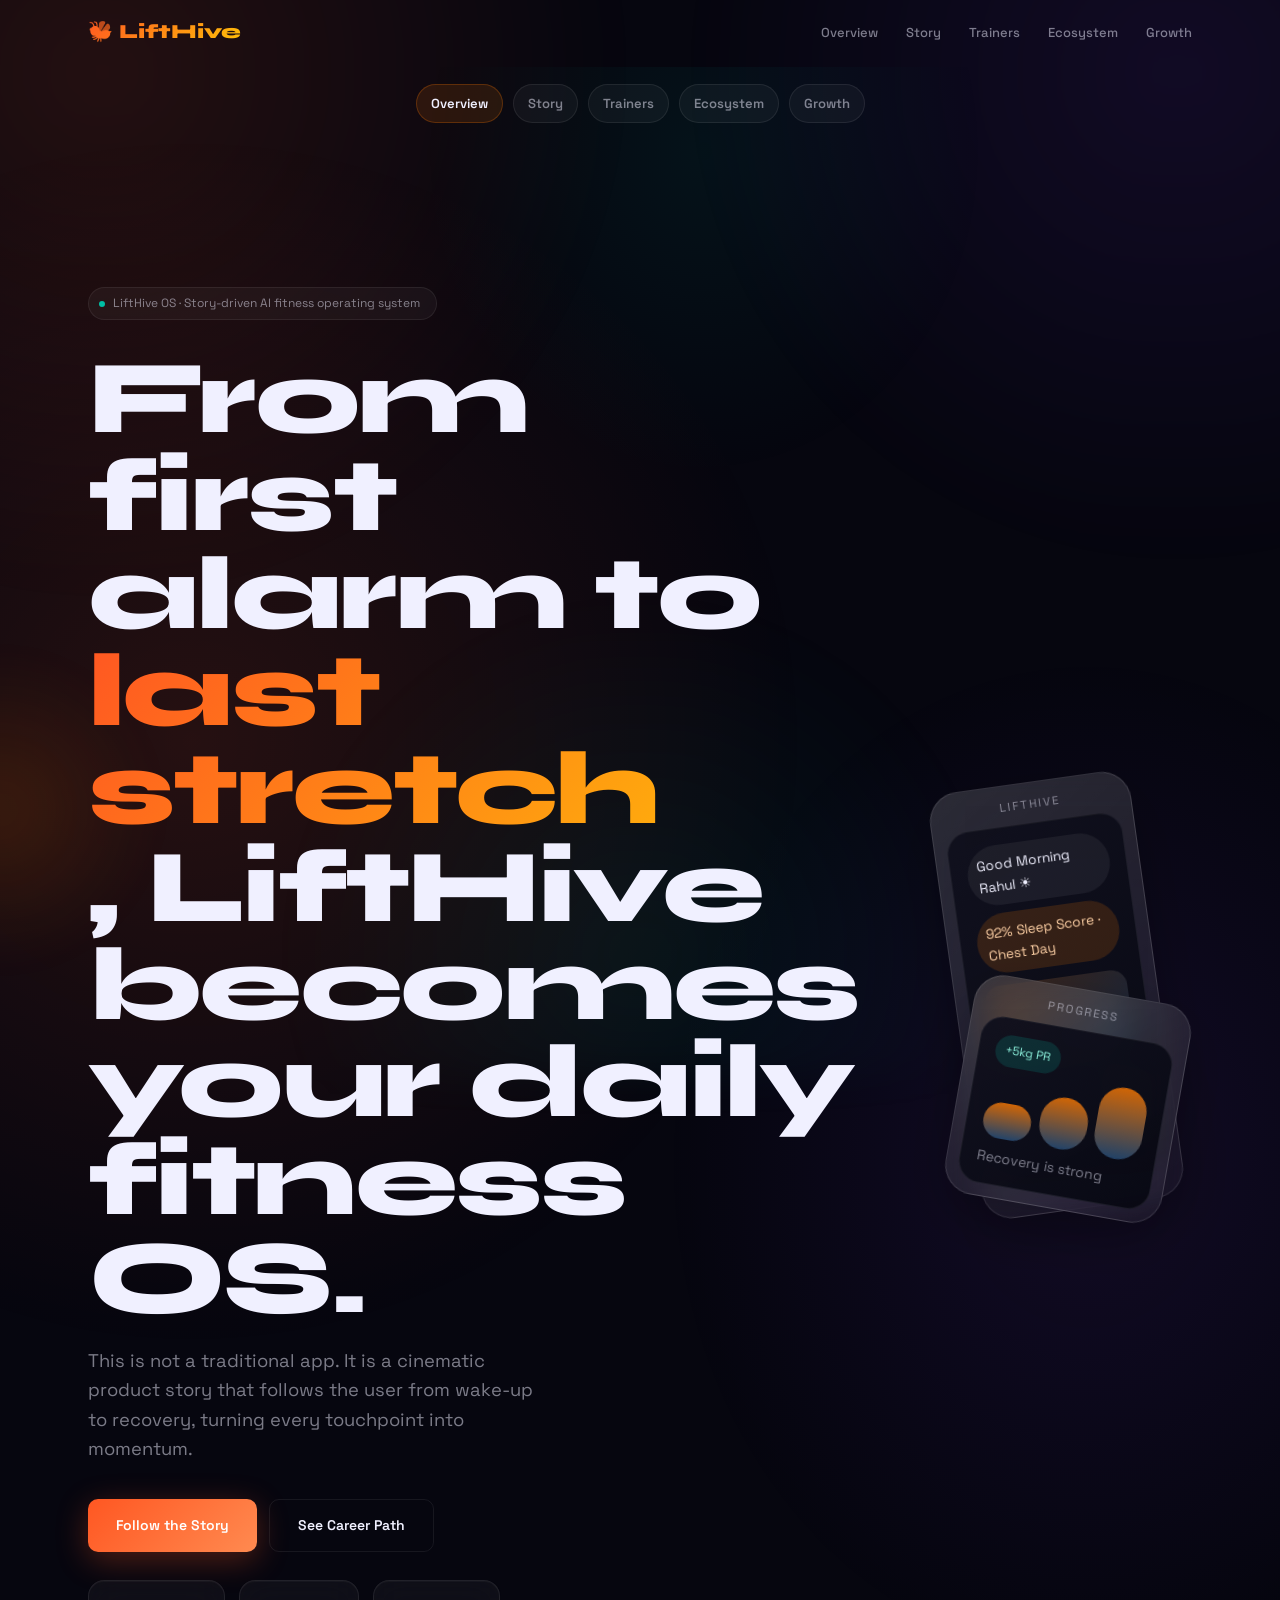
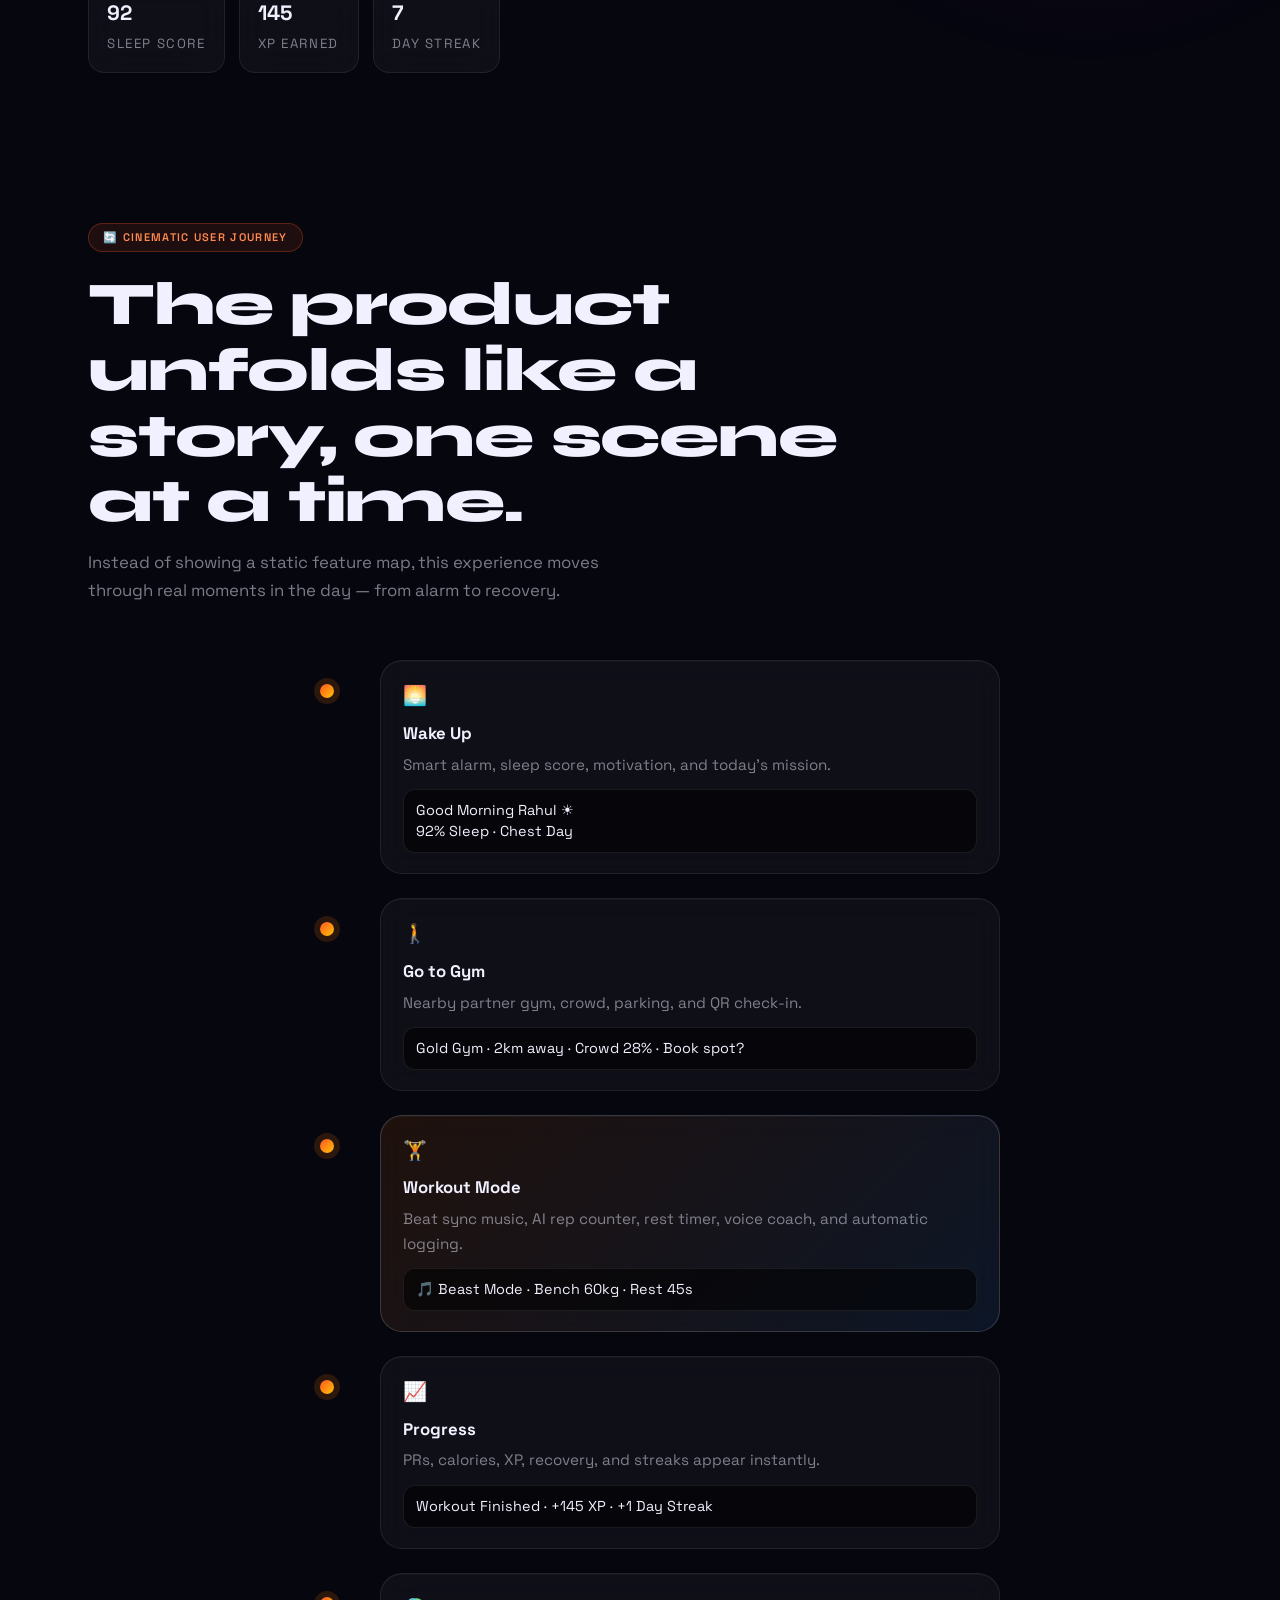
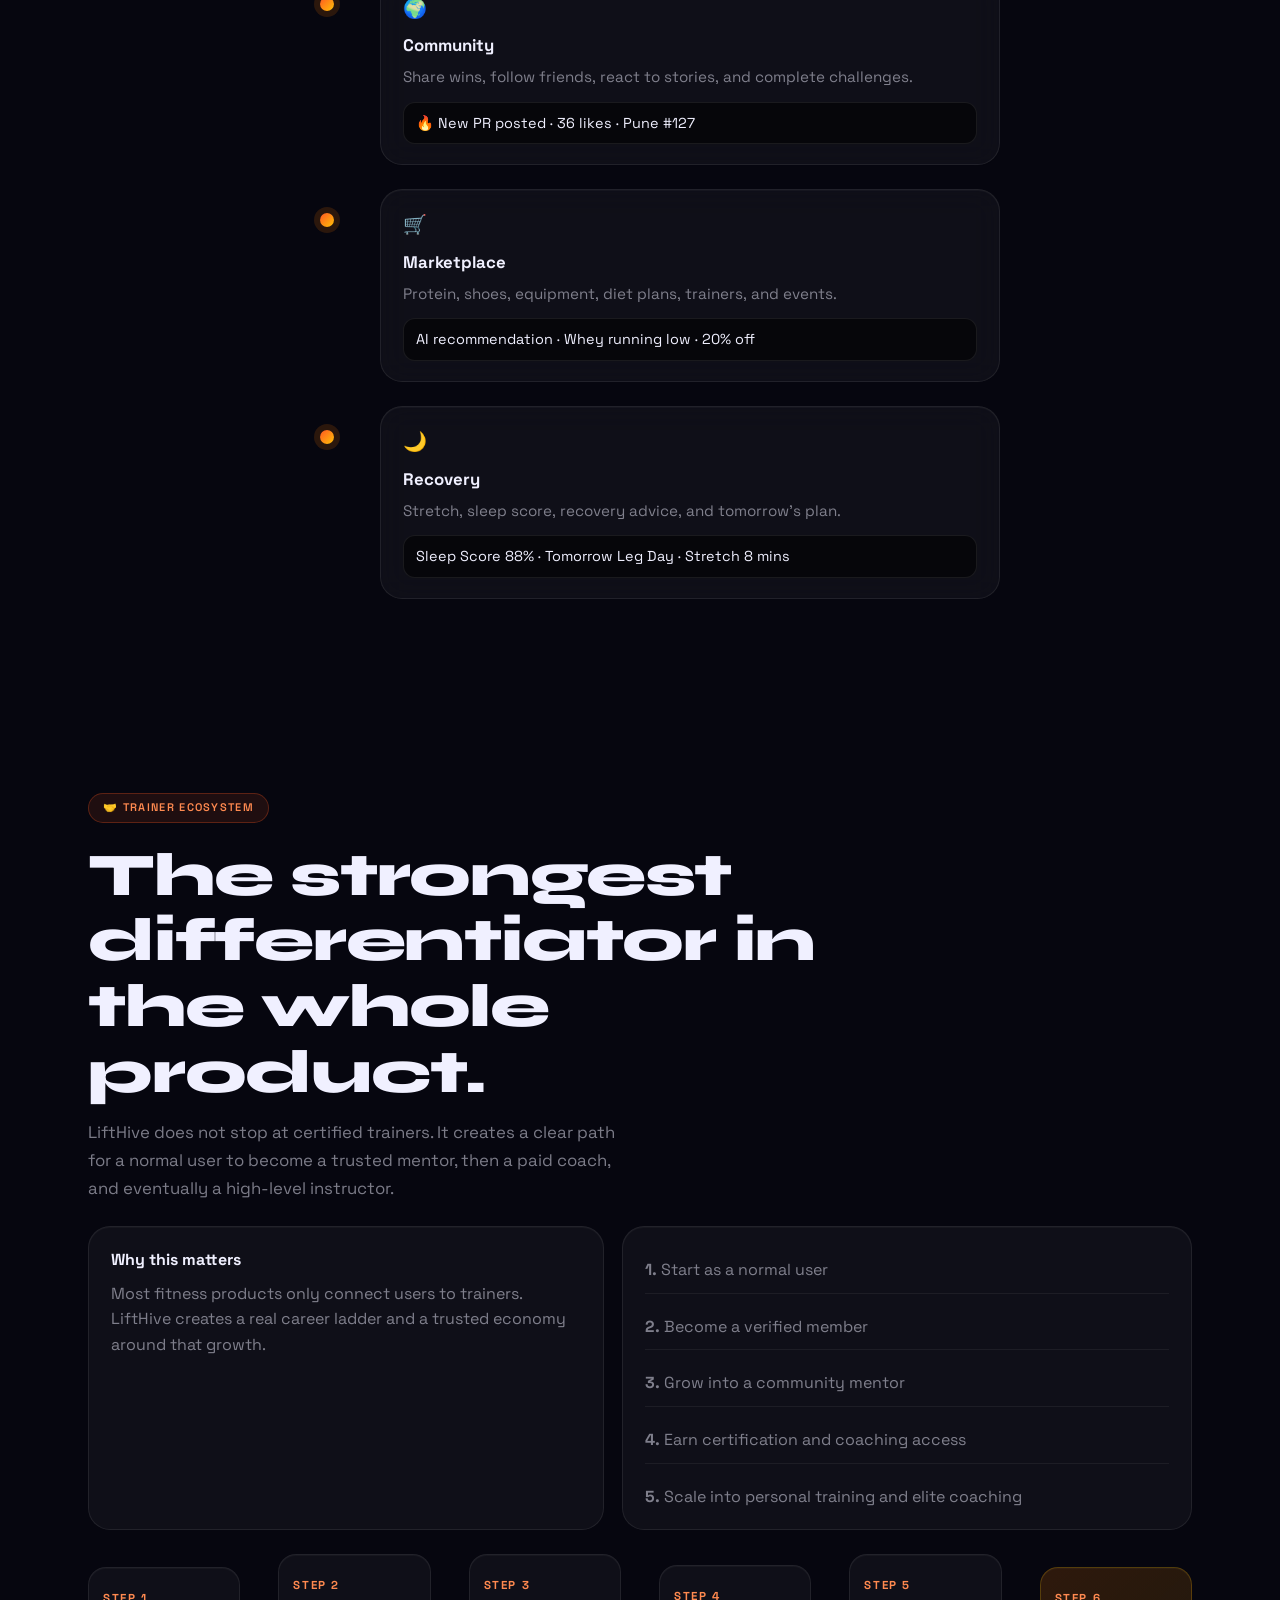
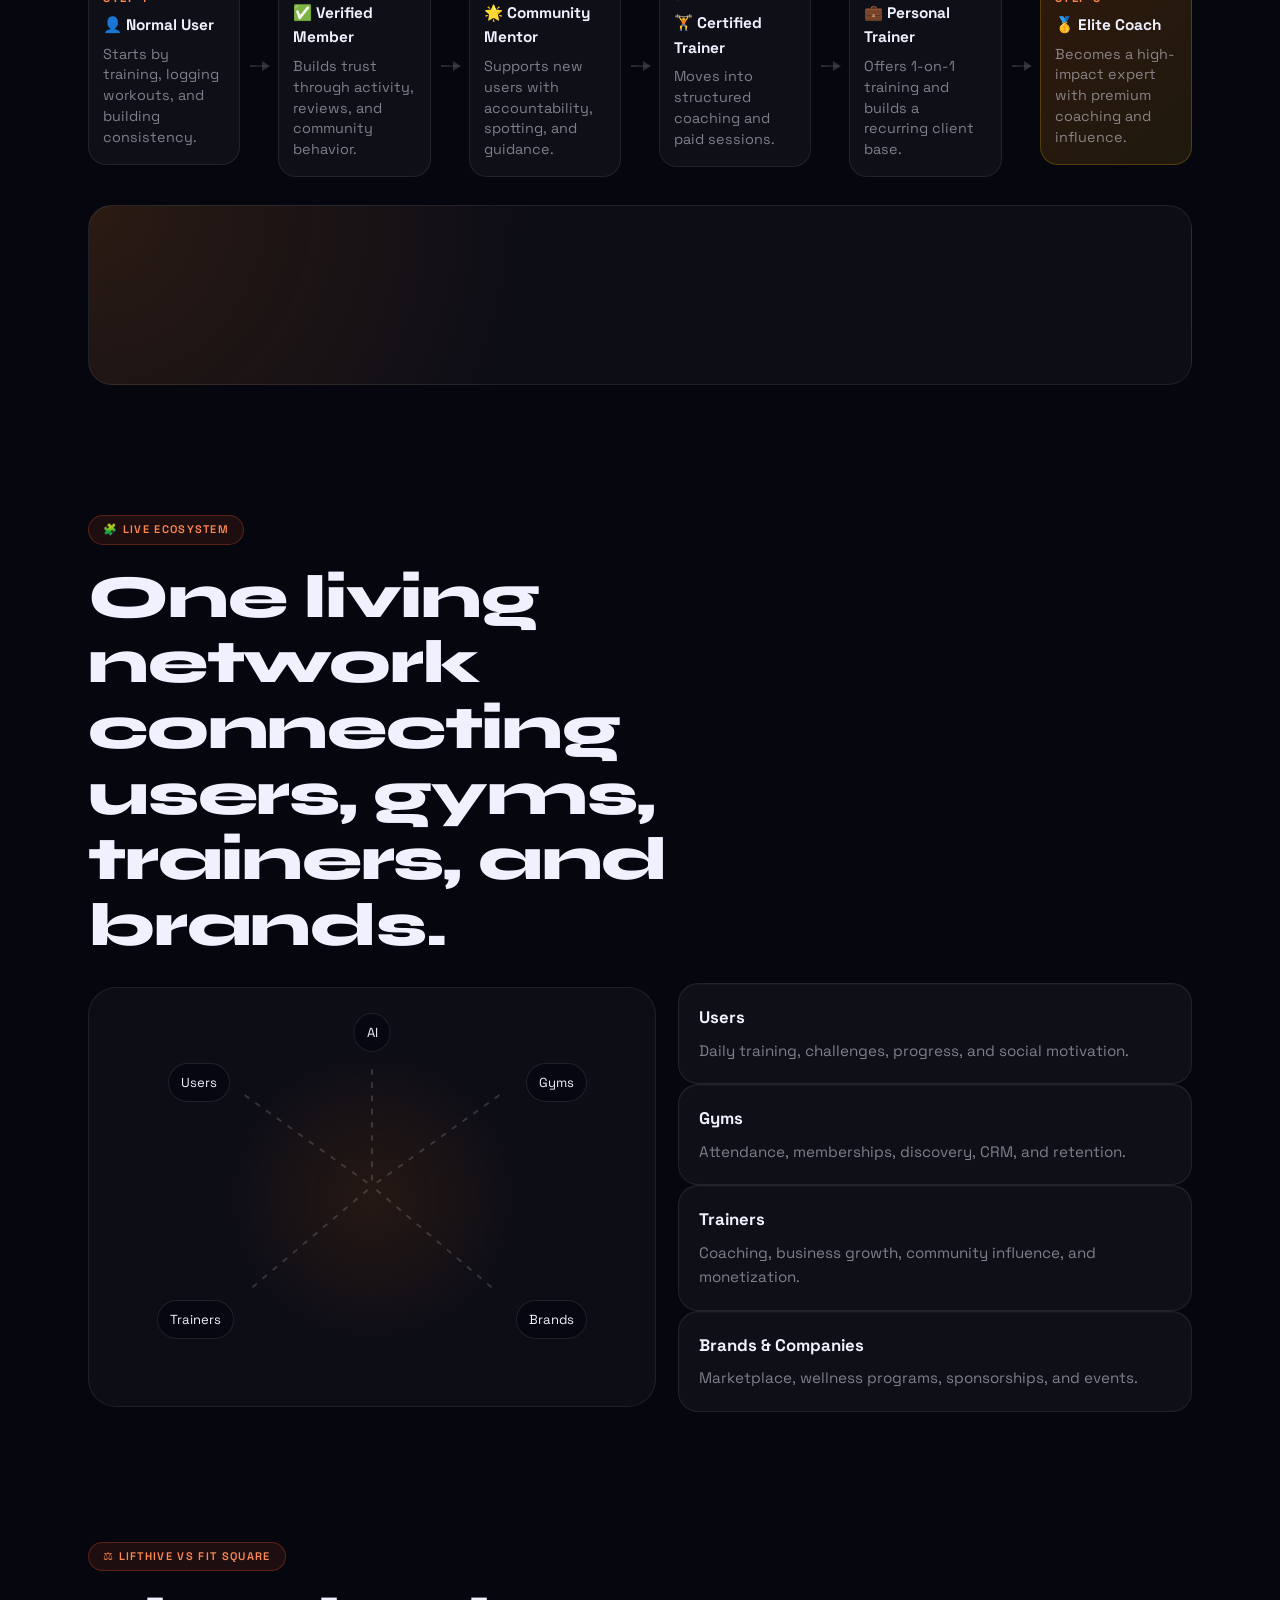
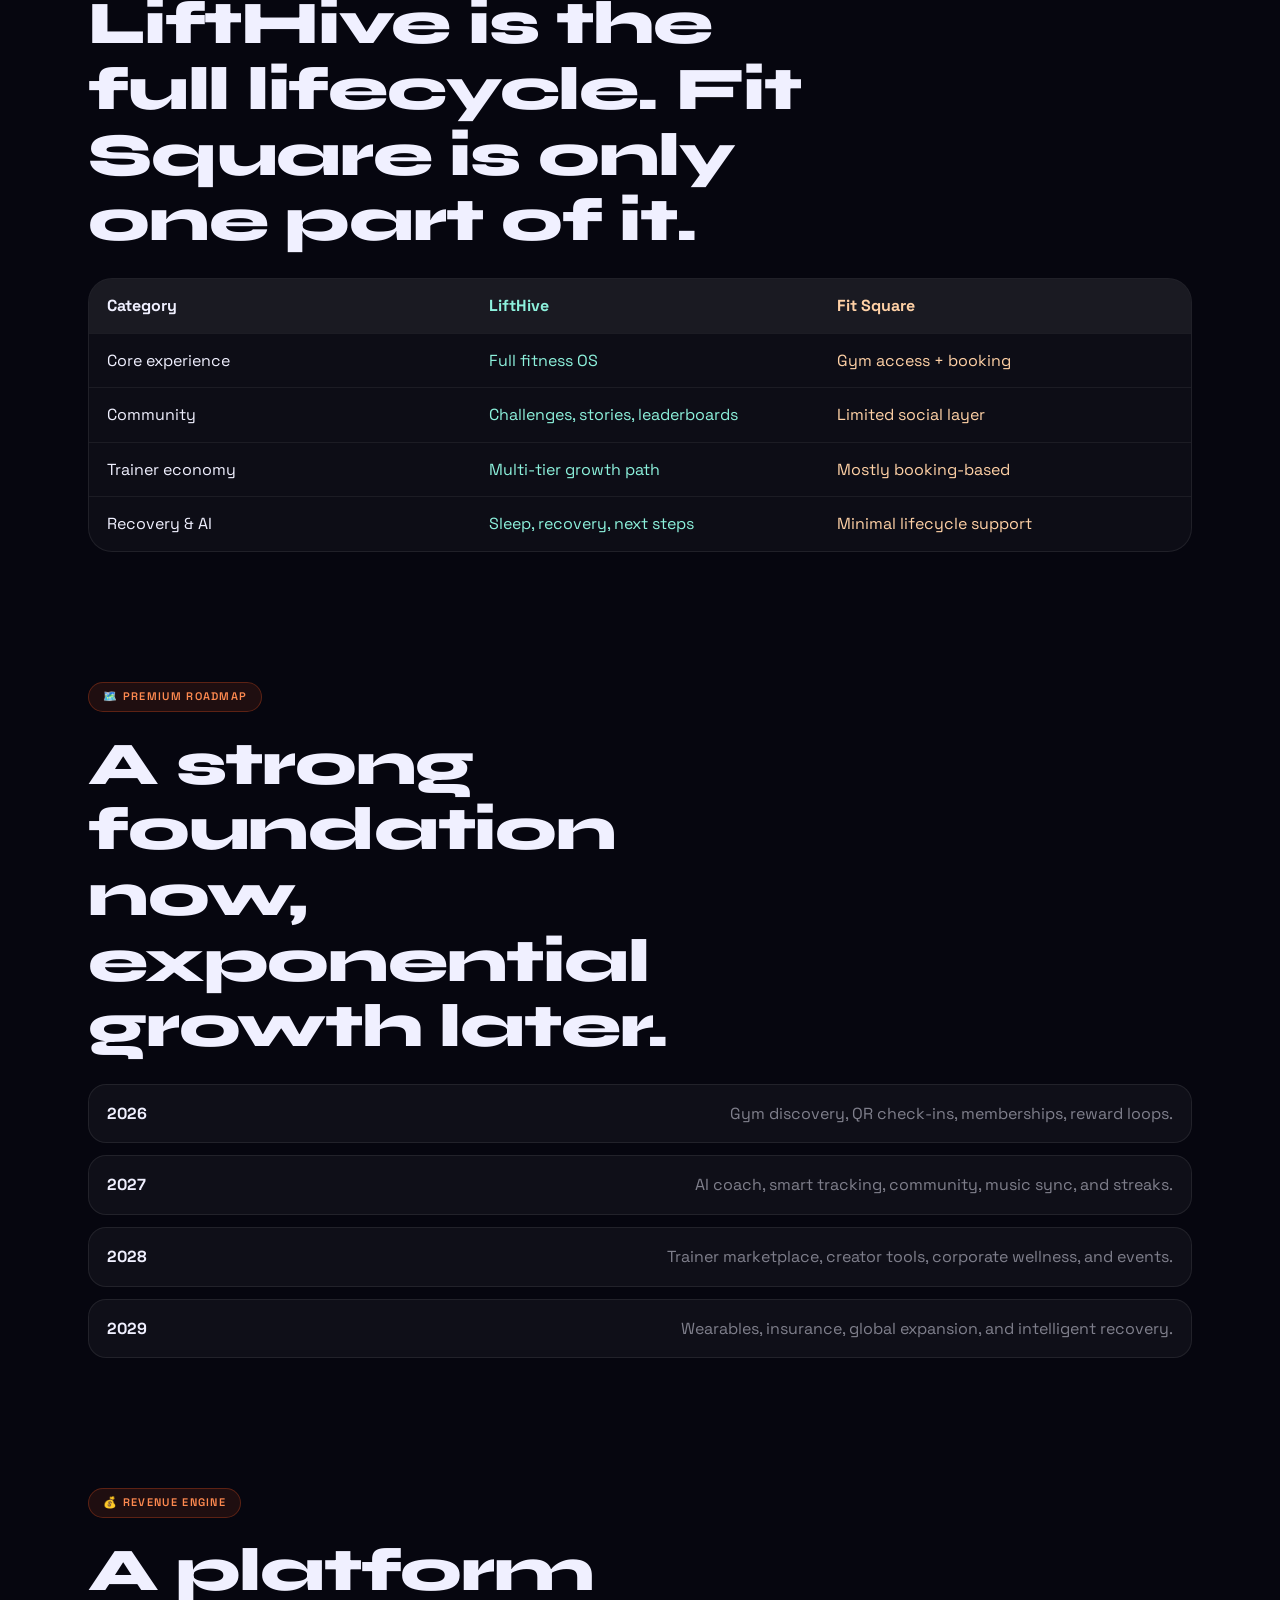
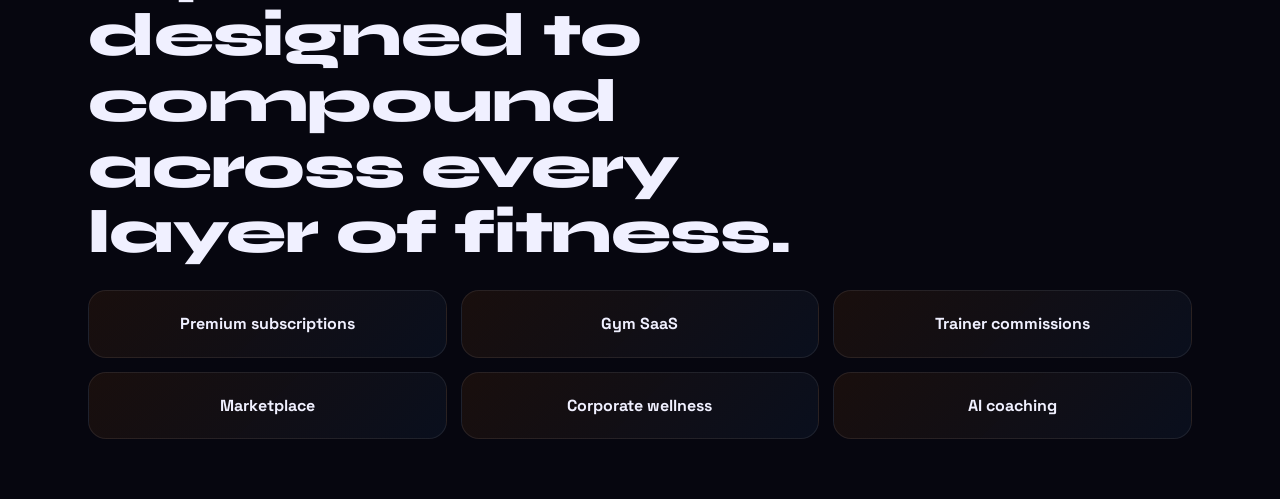
==== operating-system.html @ 5d47cab1 "skeleton ideas" ====
<!DOCTYPE html>
<html lang="en">
<head>
  <meta charset="UTF-8" />
  <meta name="viewport" content="width=device-width, initial-scale=1.0" />
  <title>LiftHive OS — The AI Operating System for Fitness</title>
  <link rel="preconnect" href="https://fonts.googleapis.com" />
  <link href="https://fonts.googleapis.com/css2?family=Syne:wght@400;600;700;800&family=Space+Grotesk:wght@300;400;500;600;700&display=swap" rel="stylesheet" />
  <link rel="stylesheet" href="styles.css" />
</head>
<body>
  <div class="nav-shell" id="ns">
    <nav>
      <a class="nav-logo" href="index.html">🐝 LiftHive</a>
      <button class="nav-toggle" aria-label="Toggle navigation" aria-expanded="false">
        <span></span><span></span><span></span>
      </button>
      <ul class="nav-links">
        <li><a href="#hero">Overview</a></li>
        <li><a href="#journey">Story</a></li>
        <li><a href="#trainer">Trainers</a></li>
        <li><a href="#ecosystem">Ecosystem</a></li>
        <li><a href="#growth">Growth</a></li>
      </ul>
    </nav>
  </div>

  <div class="section-tabs">
    <a href="#hero" class="section-tab active">Overview</a>
    <a href="#journey" class="section-tab">Story</a>
    <a href="#trainer" class="section-tab">Trainers</a>
    <a href="#ecosystem" class="section-tab">Ecosystem</a>
    <a href="#growth" class="section-tab">Growth</a>
  </div>

  <main>
    <section class="hero os-hero" id="hero">
      <div class="cursor-glow"></div>
      <div class="hero-bg"></div>
      <div class="hero-inner os-hero-inner">
        <div class="hero-left">
          <div class="hero-badge"><span class="blink"></span> LiftHive OS · Story-driven AI fitness operating system</div>
          <h1 class="hero-title">From first alarm to <span class="accent">last stretch</span>, LiftHive becomes your daily fitness OS.</h1>
          <p class="hero-tagline">
            This is not a traditional app. It is a cinematic product story that follows the user from wake-up to recovery, turning every touchpoint into momentum.
          </p>
          <div class="btn-row">
            <a href="#journey" class="btn-p">Follow the Story</a>
            <a href="#trainer" class="btn-g">See Career Path</a>
          </div>
          <div class="hero-stats">
            <div class="stat-card">
              <strong class="counter" data-target="92">0</strong>
              <span>Sleep score</span>
            </div>
            <div class="stat-card">
              <strong class="counter" data-target="145">0</strong>
              <span>XP earned</span>
            </div>
            <div class="stat-card">
              <strong class="counter" data-target="7">0</strong>
              <span>day streak</span>
            </div>
          </div>
        </div>

        <div class="hero-right">
          <div class="floating-phones">
            <div class="phone-shell phone-main">
              <div class="phone-top">LiftHive</div>
              <div class="phone-screen">
                <div class="phone-pill">Good Morning Rahul ☀️</div>
                <div class="phone-pill alt">92% Sleep Score · Chest Day</div>
                <div class="phone-graph"></div>
                <div class="phone-row"><span>Bench</span><strong>60kg</strong></div>
                <div class="phone-row"><span>Rest</span><strong>45s</strong></div>
              </div>
            </div>
            <div class="phone-shell phone-side">
              <div class="phone-top">Progress</div>
              <div class="phone-screen compact">
                <div class="mini-badge">+5kg PR</div>
                <div class="mini-bars"><span></span><span></span><span></span></div>
                <div class="mini-copy">Recovery is strong</div>
              </div>
            </div>
          </div>
        </div>
      </div>
    </section>

    <section id="journey" class="container stacked-section story-section">
      <div class="section-heading reveal">
        <div class="tag">🔄 Cinematic User Journey</div>
        <h2 class="h1">The product unfolds like a story, one scene at a time.</h2>
        <p class="sub">Instead of showing a static feature map, this experience moves through real moments in the day — from alarm to recovery.</p>
      </div>
      <div class="story-shell reveal">
        <div class="story-visual">
          <svg class="journey-svg" viewBox="0 0 420 1800" aria-hidden="true">
            <path d="M210 40 C210 220, 210 320, 210 470 S210 760, 210 940 S210 1250, 210 1420 S210 1620, 210 1720" />
          </svg>
          <div class="story-step story-step--active">
            <div class="story-card">
              <div class="story-icon">🌅</div>
              <h3>Wake Up</h3>
              <p>Smart alarm, sleep score, motivation, and today's mission.</p>
              <div class="phone-mockup">Good Morning Rahul ☀️<br/>92% Sleep · Chest Day</div>
            </div>
          </div>
          <div class="story-step">
            <div class="story-card">
              <div class="story-icon">🚶</div>
              <h3>Go to Gym</h3>
              <p>Nearby partner gym, crowd, parking, and QR check-in.</p>
              <div class="phone-mockup">Gold Gym · 2km away · Crowd 28% · Book spot?</div>
            </div>
          </div>
          <div class="story-step">
            <div class="story-card story-card--highlight">
              <div class="story-icon">🏋</div>
              <h3>Workout Mode</h3>
              <p>Beat sync music, AI rep counter, rest timer, voice coach, and automatic logging.</p>
              <div class="phone-mockup">🎵 Beast Mode · Bench 60kg · Rest 45s</div>
            </div>
          </div>
          <div class="story-step">
            <div class="story-card">
              <div class="story-icon">📈</div>
              <h3>Progress</h3>
              <p>PRs, calories, XP, recovery, and streaks appear instantly.</p>
              <div class="phone-mockup">Workout Finished · +145 XP · +1 Day Streak</div>
            </div>
          </div>
          <div class="story-step">
            <div class="story-card">
              <div class="story-icon">🌍</div>
              <h3>Community</h3>
              <p>Share wins, follow friends, react to stories, and complete challenges.</p>
              <div class="phone-mockup">🔥 New PR posted · 36 likes · Pune #127</div>
            </div>
          </div>
          <div class="story-step">
            <div class="story-card">
              <div class="story-icon">🛒</div>
              <h3>Marketplace</h3>
              <p>Protein, shoes, equipment, diet plans, trainers, and events.</p>
              <div class="phone-mockup">AI recommendation · Whey running low · 20% off</div>
            </div>
          </div>
          <div class="story-step">
            <div class="story-card">
              <div class="story-icon">🌙</div>
              <h3>Recovery</h3>
              <p>Stretch, sleep score, recovery advice, and tomorrow's plan.</p>
              <div class="phone-mockup">Sleep Score 88% · Tomorrow Leg Day · Stretch 8 mins</div>
            </div>
          </div>
        </div>
      </div>
    </section>

    <section id="trainer" class="container stacked-section">
      <div class="section-heading reveal">
        <div class="tag">🤝 Trainer Ecosystem</div>
        <h2 class="h1">The strongest differentiator in the whole product.</h2>
        <p class="sub">LiftHive does not stop at certified trainers. It creates a clear path for a normal user to become a trusted mentor, then a paid coach, and eventually a high-level instructor.</p>
      </div>
      <div class="trainer-grid reveal">
        <div class="trainer-story-card">
          <h3>Why this matters</h3>
          <p>Most fitness products only connect users to trainers. LiftHive creates a real career ladder and a trusted economy around that growth.</p>
        </div>
        <div class="trainer-steps">
          <div class="trainer-step"><strong>1.</strong> Start as a normal user</div>
          <div class="trainer-step"><strong>2.</strong> Become a verified member</div>
          <div class="trainer-step"><strong>3.</strong> Grow into a community mentor</div>
          <div class="trainer-step"><strong>4.</strong> Earn certification and coaching access</div>
          <div class="trainer-step"><strong>5.</strong> Scale into personal training and elite coaching</div>
        </div>
      </div>
      <div class="trainer-flow reveal">
        <div class="trainer-flow-step">
          <span class="trainer-flow-label">Step 1</span>
          <strong>👤 Normal User</strong>
          <p>Starts by training, logging workouts, and building consistency.</p>
        </div>
        <div class="trainer-flow-arrow"></div>
        <div class="trainer-flow-step">
          <span class="trainer-flow-label">Step 2</span>
          <strong>✅ Verified Member</strong>
          <p>Builds trust through activity, reviews, and community behavior.</p>
        </div>
        <div class="trainer-flow-arrow"></div>
        <div class="trainer-flow-step">
          <span class="trainer-flow-label">Step 3</span>
          <strong>🌟 Community Mentor</strong>
          <p>Supports new users with accountability, spotting, and guidance.</p>
        </div>
        <div class="trainer-flow-arrow"></div>
        <div class="trainer-flow-step">
          <span class="trainer-flow-label">Step 4</span>
          <strong>🏋 Certified Trainer</strong>
          <p>Moves into structured coaching and paid sessions.</p>
        </div>
        <div class="trainer-flow-arrow"></div>
        <div class="trainer-flow-step">
          <span class="trainer-flow-label">Step 5</span>
          <strong>💼 Personal Trainer</strong>
          <p>Offers 1-on-1 training and builds a recurring client base.</p>
        </div>
        <div class="trainer-flow-arrow"></div>
        <div class="trainer-flow-step trainer-flow-step--elite">
          <span class="trainer-flow-label">Step 6</span>
          <strong>🥇 Elite Coach</strong>
          <p>Becomes a high-impact expert with premium coaching and influence.</p>
        </div>
      </div>
      <div class="lottie-wrap reveal" id="lottiePulse"></div>
    </section>

    <section id="ecosystem" class="container stacked-section">
      <div class="section-heading reveal">
        <div class="tag">🧩 Live Ecosystem</div>
        <h2 class="h1">One living network connecting users, gyms, trainers, and brands.</h2>
      </div>
      <div class="ecosystem-grid reveal">
        <div class="ecosystem-visual">
          <svg viewBox="0 0 600 420" class="network-svg" aria-hidden="true">
            <line class="network-link" x1="300" y1="210" x2="160" y2="110" />
            <line class="network-link" x1="300" y1="210" x2="440" y2="110" />
            <line class="network-link" x1="300" y1="210" x2="170" y2="320" />
            <line class="network-link" x1="300" y1="210" x2="430" y2="320" />
            <line class="network-link" x1="300" y1="210" x2="300" y2="80" />
            <circle class="network-node network-node--center" cx="300" cy="210" r="44"></circle>
            <circle class="network-node" cx="160" cy="110" r="24"></circle>
            <circle class="network-node" cx="440" cy="110" r="24"></circle>
            <circle class="network-node" cx="170" cy="320" r="24"></circle>
            <circle class="network-node" cx="430" cy="320" r="24"></circle>
            <circle class="network-node" cx="300" cy="80" r="24"></circle>
          </svg>
          <div class="network-label network-label--users">Users</div>
          <div class="network-label network-label--gyms">Gyms</div>
          <div class="network-label network-label--trainers">Trainers</div>
          <div class="network-label network-label--brands">Brands</div>
          <div class="network-label network-label--ai">AI</div>
        </div>
        <div class="ecosystem-copy">
          <div class="arch-card">
            <h3>Users</h3>
            <p>Daily training, challenges, progress, and social motivation.</p>
          </div>
          <div class="arch-card">
            <h3>Gyms</h3>
            <p>Attendance, memberships, discovery, CRM, and retention.</p>
          </div>
          <div class="arch-card">
            <h3>Trainers</h3>
            <p>Coaching, business growth, community influence, and monetization.</p>
          </div>
          <div class="arch-card">
            <h3>Brands & Companies</h3>
            <p>Marketplace, wellness programs, sponsorships, and events.</p>
          </div>
        </div>
      </div>
    </section>

    <section class="container stacked-section">
      <div class="section-heading reveal">
        <div class="tag">⚖️ LiftHive vs Fit Square</div>
        <h2 class="h1">LiftHive is the full lifecycle. Fit Square is only one part of it.</h2>
      </div>
      <div class="comparison reveal">
        <div class="comparison-row comparison-head">
          <div>Category</div>
          <div>LiftHive</div>
          <div>Fit Square</div>
        </div>
        <div class="comparison-row">
          <div>Core experience</div>
          <div>Full fitness OS</div>
          <div>Gym access + booking</div>
        </div>
        <div class="comparison-row">
          <div>Community</div>
          <div>Challenges, stories, leaderboards</div>
          <div>Limited social layer</div>
        </div>
        <div class="comparison-row">
          <div>Trainer economy</div>
          <div>Multi-tier growth path</div>
          <div>Mostly booking-based</div>
        </div>
        <div class="comparison-row">
          <div>Recovery & AI</div>
          <div>Sleep, recovery, next steps</div>
          <div>Minimal lifecycle support</div>
        </div>
      </div>
    </section>

    <section id="growth" class="container stacked-section">
      <div class="section-heading reveal">
        <div class="tag">🗺️ Premium Roadmap</div>
        <h2 class="h1">A strong foundation now, exponential growth later.</h2>
      </div>
      <div class="roadmap-flow reveal">
        <div class="roadmap-item"><strong>2026</strong><span>Gym discovery, QR check-ins, memberships, reward loops.</span></div>
        <div class="roadmap-item"><strong>2027</strong><span>AI coach, smart tracking, community, music sync, and streaks.</span></div>
        <div class="roadmap-item"><strong>2028</strong><span>Trainer marketplace, creator tools, corporate wellness, and events.</span></div>
        <div class="roadmap-item"><strong>2029</strong><span>Wearables, insurance, global expansion, and intelligent recovery.</span></div>
      </div>
    </section>

    <section id="revenue" class="container stacked-section">
      <div class="section-heading reveal">
        <div class="tag">💰 Revenue Engine</div>
        <h2 class="h1">A platform designed to compound across every layer of fitness.</h2>
      </div>
      <div class="revenue-grid reveal">
        <div class="revenue-card">Premium subscriptions</div>
        <div class="revenue-card">Gym SaaS</div>
        <div class="revenue-card">Trainer commissions</div>
        <div class="revenue-card">Marketplace</div>
        <div class="revenue-card">Corporate wellness</div>
        <div class="revenue-card">AI coaching</div>
      </div>
    </section>
  </main>

  <script src="script.js"></script>
</body>
</html>
---- styles.css ----
:root {
  --bg: #06060f;
  --surface: #0c0c1d;
  --surface2: #111125;
  --flame: #ff5722;
  --ember: #ff8a50;
  --gold: #ffc107;
  --purple: #7c3aed;
  --teal: #00bfa5;
  --text: #f0f0ff;
  --dim: rgba(240, 240, 255, 0.5);
  --border: rgba(255, 255, 255, 0.07);
}

*, *::before, *::after {
  box-sizing: border-box;
  margin: 0;
  padding: 0;
}

html {
  scroll-behavior: smooth;
}

body {
  background: var(--bg);
  color: var(--text);
  font-family: 'Space Grotesk', system-ui, sans-serif;
  overflow-x: hidden;
  line-height: 1.6;
  position: relative;
}

::selection {
  background: rgba(255, 87, 34, 0.35);
  color: #fff;
}

body::before {
  content: '';
  position: fixed;
  inset: -20%;
  background:
    radial-gradient(circle at 20% 20%, rgba(255, 87, 34, 0.12), transparent 30%),
    radial-gradient(circle at 80% 20%, rgba(124, 58, 237, 0.1), transparent 28%),
    radial-gradient(circle at 50% 90%, rgba(0, 191, 165, 0.08), transparent 25%);
  filter: blur(20px);
  pointer-events: none;
  z-index: -2;
  animation: drift 16s ease-in-out infinite alternate;
}

@keyframes drift {
  from { transform: translate3d(-2%, -1%, 0) scale(1); }
  to { transform: translate3d(2%, 2%, 0) scale(1.04); }
}

.container {
  max-width: 1160px;
  margin: 0 auto;
  padding: 0 28px;
}

.tag {
  display: inline-flex;
  align-items: center;
  gap: 6px;
  background: rgba(255, 87, 34, 0.1);
  border: 1px solid rgba(255, 87, 34, 0.28);
  color: var(--ember);
  font-size: 11px;
  font-weight: 600;
  letter-spacing: 0.12em;
  text-transform: uppercase;
  padding: 5px 14px;
  border-radius: 100px;
  margin-bottom: 20px;
}

.h1 {
  font-family: 'Syne', sans-serif;
  font-size: clamp(2.2rem, 5vw, 3.8rem);
  font-weight: 800;
  line-height: 1.08;
  letter-spacing: -0.02em;
  margin-bottom: 14px;
}

.sub {
  color: var(--dim);
  font-size: 1.05rem;
  font-weight: 400;
  max-width: 540px;
  line-height: 1.65;
}

.divider {
  height: 1px;
  background: linear-gradient(90deg, transparent, var(--border) 30%, var(--border) 70%, transparent);
}

.reveal {
  opacity: 0;
  transform: translateY(28px);
  transition: opacity 0.7s ease, transform 0.7s ease;
}

.reveal.on {
  opacity: 1;
  transform: none;
}

section {
  padding: 96px 0;
}

.nav-shell {
  position: fixed;
  top: 0;
  left: 0;
  right: 0;
  z-index: 200;
  border-bottom: 1px solid transparent;
  transition: background 0.3s, border-color 0.3s;
}

.nav-shell.sticky {
  background: rgba(6, 6, 15, 0.88);
  backdrop-filter: blur(22px);
  border-color: var(--border);
}

nav {
  display: flex;
  align-items: center;
  justify-content: space-between;
  max-width: 1160px;
  margin: 0 auto;
  padding: 16px 28px;
  position: relative;
}

.section-tabs {
  position: sticky;
  top: 72px;
  z-index: 150;
  display: flex;
  justify-content: center;
  gap: 10px;
  flex-wrap: wrap;
  padding: 12px 16px 16px;
  margin: 0 auto;
  max-width: 1160px;
}

.section-tab {
  text-decoration: none;
  padding: 8px 14px;
  border-radius: 999px;
  background: rgba(255,255,255,0.04);
  border: 1px solid rgba(255,255,255,0.08);
  color: var(--dim);
  font-size: 0.82rem;
  font-weight: 600;
  transition: all 0.2s ease;
}

.section-tab.active,
.section-tab:hover {
  color: var(--text);
  background: rgba(255,122,0,0.12);
  border-color: rgba(255,122,0,0.25);
}

.nav-logo {
  font-family: 'Syne', sans-serif;
  font-size: 20px;
  font-weight: 800;
  background: linear-gradient(135deg, var(--flame), var(--gold));
  -webkit-background-clip: text;
  -webkit-text-fill-color: transparent;
  background-clip: text;
  text-decoration: none;
}

.nav-toggle {
  display: none;
  flex-direction: column;
  gap: 4px;
  border: 0;
  background: transparent;
  padding: 6px;
  cursor: pointer;
}

.nav-toggle span {
  display: block;
  width: 22px;
  height: 2px;
  background: var(--text);
  border-radius: 999px;
}

.nav-links {
  display: flex;
  gap: 28px;
  list-style: none;
}

.nav-links a {
  color: var(--dim);
  text-decoration: none;
  font-size: 13px;
  font-weight: 500;
  transition: color 0.2s;
}

.nav-links a:hover {
  color: var(--text);
}

.hero {
  min-height: 100vh;
  display: flex;
  align-items: center;
  position: relative;
  overflow: hidden;
  padding: 0;
}

.hero-bg {
  position: absolute;
  inset: 0;
  background:
    radial-gradient(ellipse 80% 60% at 15% 40%, rgba(255, 87, 34, 0.13) 0%, transparent 60%),
    radial-gradient(ellipse 55% 50% at 85% 65%, rgba(124, 58, 237, 0.1) 0%, transparent 60%),
    radial-gradient(ellipse 40% 35% at 55% 5%, rgba(0, 191, 165, 0.07) 0%, transparent 55%);
}

.hex-mesh {
  position: absolute;
  inset: 0;
  opacity: 0.035;
  background-image: url("data:image/svg+xml,%3Csvg width='60' height='52' xmlns='http://www.w3.org/2000/svg'%3E%3Cpolygon points='30,2 58,17 58,43 30,50 2,43 2,17' fill='none' stroke='%23fff' stroke-width='.8'/%3E%3C/svg%3E");
  background-size: 60px 52px;
}

.hero-inner {
  position: relative;
  z-index: 2;
  display: grid;
  grid-template-columns: 1fr 1fr;
  gap: 56px;
  align-items: center;
  width: 100%;
  max-width: 1160px;
  margin: 0 auto;
  padding: 100px 28px 80px;
}

.hero-badge {
  display: inline-flex;
  align-items: center;
  gap: 8px;
  background: rgba(255, 255, 255, 0.04);
  border: 1px solid var(--border);
  border-radius: 100px;
  padding: 6px 16px 6px 10px;
  font-size: 12px;
  color: var(--dim);
  margin-bottom: 30px;
}

.blink {
  width: 6px;
  height: 6px;
  background: var(--teal);
  border-radius: 50%;
  animation: blink 2s infinite;
}

@keyframes blink {
  0%, 100% { box-shadow: 0 0 0 0 rgba(0, 191, 165, 0.45); }
  50% { box-shadow: 0 0 0 6px rgba(0, 191, 165, 0); }
}

.hero-title {
  font-family: 'Syne', sans-serif;
  font-size: clamp(3.8rem, 9vw, 6.5rem);
  font-weight: 800;
  line-height: 0.94;
  letter-spacing: -0.025em;
  margin-bottom: 8px;
}

.hero-title .accent {
  display: block;
  background: linear-gradient(130deg, var(--flame) 0%, var(--gold) 100%);
  -webkit-background-clip: text;
  -webkit-text-fill-color: transparent;
  background-clip: text;
}

.hero-tagline {
  font-size: 1.15rem;
  color: var(--dim);
  margin: 18px 0 36px;
  max-width: 460px;
}

.hero-tagline strong {
  color: var(--text);
}

.btn-row {
  display: flex;
  gap: 12px;
  flex-wrap: wrap;
}

.btn-p,
.btn-g {
  display: inline-flex;
  align-items: center;
  gap: 8px;
  font-weight: 600;
  font-size: 14px;
  padding: 14px 28px;
  border-radius: 10px;
  text-decoration: none;
  transition: transform 0.2s, box-shadow 0.2s, background 0.2s, border-color 0.2s;
}

.btn-p {
  background: linear-gradient(135deg, var(--flame), #ff8a50);
  color: #fff;
  box-shadow: 0 8px 32px rgba(255, 87, 34, 0.3);
}

.btn-p:hover {
  transform: translateY(-2px);
  box-shadow: 0 12px 44px rgba(255, 87, 34, 0.45);
}

.btn-g {
  background: transparent;
  color: var(--text);
  border: 1px solid var(--border);
}

.btn-g:hover {
  background: rgba(255, 255, 255, 0.04);
  border-color: rgba(255, 255, 255, 0.16);
}

.hero-right {
  display: flex;
  justify-content: center;
  align-items: center;
  perspective: 1400px;
}

.os-hero {
  padding-top: 110px;
}

.os-hero-inner {
  grid-template-columns: 1.05fr 0.95fr;
}

.os-visual {
  position: relative;
  width: min(100%, 420px);
  min-height: 400px;
  border: 1px solid rgba(255,255,255,0.08);
  border-radius: 28px;
  background: linear-gradient(135deg, rgba(255,255,255,0.04), rgba(255,255,255,0.015));
  box-shadow: 0 24px 60px rgba(0,0,0,0.28);
  overflow: hidden;
}

.os-visual::before {
  content: '';
  position: absolute;
  inset: -30%;
  background: radial-gradient(circle, rgba(255,87,34,0.12), transparent 35%), radial-gradient(circle at 70% 30%, rgba(124,58,237,0.13), transparent 35%);
  animation: drift 12s ease-in-out infinite alternate;
}

.os-flow {
  position: absolute;
  inset: 24px;
  border-radius: 24px;
  border: 1px dashed rgba(255,255,255,0.16);
  pointer-events: none;
}

.os-flow::before,
.os-flow::after {
  content: '';
  position: absolute;
  inset: 0;
  border-radius: 24px;
  border: 1px solid rgba(255,255,255,0.1);
  transform: rotate(10deg);
}

.os-flow::after {
  transform: rotate(-10deg);
}

.os-node {
  position: absolute;
  display: flex;
  align-items: center;
  justify-content: center;
  padding: 14px 18px;
  border-radius: 999px;
  font-weight: 700;
  letter-spacing: 0.02em;
  color: #fff;
  background: rgba(12,12,30,0.86);
  border: 1px solid rgba(255,255,255,0.12);
  box-shadow: 0 10px 28px rgba(0,0,0,0.24);
  backdrop-filter: blur(14px);
  z-index: 2;
}

.node-primary {
  top: 50%;
  left: 50%;
  transform: translate(-50%, -50%);
  background: linear-gradient(135deg, var(--flame), var(--gold));
  min-width: 122px;
}

.node-secondary {
  background: rgba(10,15,30,0.86);
}

.node-secondary:nth-of-type(2) { top: 16%; left: 18%; }
.node-secondary:nth-of-type(3) { top: 16%; right: 18%; }
.node-secondary:nth-of-type(4) { bottom: 16%; left: 20%; }
.node-secondary:nth-of-type(5) { bottom: 16%; right: 20%; }

.stacked-section {
  padding-top: 70px;
  padding-bottom: 60px;
}

.feature-grid {
  display: grid;
  grid-template-columns: repeat(3, minmax(0, 1fr));
  gap: 20px;
  margin-top: 32px;
}

.architecture {
  display: grid;
  grid-template-columns: repeat(2, minmax(0, 1fr));
  gap: 18px;
  margin-top: 32px;
}

.arch-card,
.timeline-item,
.revenue-pill {
  background: rgba(255,255,255,0.04);
  border: 1px solid rgba(255,255,255,0.08);
  border-radius: 20px;
  padding: 20px;
  box-shadow: inset 0 1px 0 rgba(255,255,255,0.03);
}

.arch-card h3 {
  margin-bottom: 8px;
  font-size: 1.05rem;
}

.arch-card p,
.timeline-item span {
  color: var(--dim);
  font-size: 0.95rem;
}

.timeline {
  display: grid;
  gap: 14px;
  margin-top: 32px;
}

.timeline-item {
  display: flex;
  justify-content: space-between;
  gap: 20px;
  align-items: center;
}

.timeline-item strong {
  min-width: 108px;
  color: var(--text);
}

.revenue-grid {
  display: flex;
  flex-wrap: wrap;
  gap: 12px;
  margin-top: 28px;
}

.revenue-pill {
  color: var(--text);
  font-weight: 600;
}

.trainer-ecosystem {
  display: flex;
  flex-direction: column;
  gap: 12px;
  margin-top: 28px;
}

.trainer-level {
  position: relative;
  padding: 18px 22px;
  border-radius: 20px;
  border: 1px solid rgba(255,255,255,0.08);
  background: rgba(255,255,255,0.04);
  box-shadow: inset 0 1px 0 rgba(255,255,255,0.03);
}

.trainer-level strong {
  display: block;
  margin-top: 5px;
  font-size: 1.02rem;
}

.trainer-level p {
  margin-top: 8px;
  color: var(--dim);
  font-size: 0.95rem;
}

.trainer-tier {
  display: inline-flex;
  align-items: center;
  gap: 6px;
  font-size: 0.84rem;
  font-weight: 700;
  letter-spacing: 0.12em;
  text-transform: uppercase;
  color: var(--ember);
}

.trainer-level--elite {
  border-color: rgba(255, 193, 7, 0.28);
  background: linear-gradient(135deg, rgba(255,193,7,0.12), rgba(255,87,34,0.08));
}

.trainer-level--personal {
  border-color: rgba(0, 191, 165, 0.2);
}

.trainer-level--certified {
  border-color: rgba(124, 58, 237, 0.2);
}

.trainer-level--mentor {
  border-color: rgba(255, 140, 0, 0.2);
}

.trainer-level--user {
  border-color: rgba(255,255,255,0.12);
}

.trainer-connector {
  width: 2px;
  height: 24px;
  margin: 0 auto;
  background: linear-gradient(to bottom, rgba(255,255,255,0.2), rgba(255,255,255,0.02));
}

.journey-story {
  display: flex;
  flex-wrap: wrap;
  align-items: center;
  gap: 12px;
  margin-top: 28px;
}

.journey-node {
  flex: 1 1 180px;
  min-width: 180px;
  padding: 18px 18px;
  border-radius: 20px;
  border: 1px solid rgba(255,255,255,0.08);
  background: rgba(255,255,255,0.04);
  box-shadow: inset 0 1px 0 rgba(255,255,255,0.03);
}

.journey-node--highlight {
  background: linear-gradient(135deg, rgba(255,87,34,0.12), rgba(124,58,237,0.12));
  border-color: rgba(255,255,255,0.14);
}

.journey-node--start {
  background: linear-gradient(135deg, rgba(0,191,165,0.12), rgba(255,193,7,0.08));
}

.journey-label {
  display: inline-flex;
  margin-bottom: 8px;
  font-size: 0.72rem;
  font-weight: 700;
  letter-spacing: 0.14em;
  text-transform: uppercase;
  color: var(--ember);
}

.journey-node strong {
  display: block;
  margin-bottom: 6px;
  font-size: 1rem;
}

.journey-node p {
  color: var(--dim);
  font-size: 0.92rem;
  line-height: 1.5;
}

.journey-example {
  margin-top: 12px;
  padding: 10px 12px;
  border-radius: 12px;
  background: rgba(255,255,255,0.05);
  border: 1px solid rgba(255,255,255,0.08);
}

.journey-example-title {
  font-size: 0.72rem;
  font-weight: 700;
  letter-spacing: 0.14em;
  text-transform: uppercase;
  color: var(--gold);
  margin-bottom: 6px;
}

.journey-example-text {
  font-size: 0.9rem;
  color: var(--text);
  line-height: 1.45;
}

.journey-arrow {
  width: 24px;
  height: 2px;
  background: linear-gradient(90deg, rgba(255,255,255,0.18), rgba(255,255,255,0.04));
  position: relative;
}

.journey-arrow::after {
  content: '';
  position: absolute;
  right: -2px;
  top: -4px;
  border-left: 8px solid rgba(255,255,255,0.16);
  border-top: 5px solid transparent;
  border-bottom: 5px solid transparent;
}

.app-card {
  width: 340px;
  max-width: 100%;
  background: rgba(12, 12, 30, 0.9);
  border: 1px solid rgba(255, 87, 34, 0.22);
  border-radius: 26px;
  position: relative;
  overflow: hidden;
  transition: transform 0.12s ease-out;
  box-shadow: 0 24px 60px rgba(0, 0, 0, 0.28);
}

.app-card::before {
  content: '';
  position: absolute;
  top: -60%;
  left: -60%;
  width: 220%;
  height: 220%;
  background: conic-gradient(from 0deg, transparent 0%, rgba(255, 87, 34, 0.07) 10%, transparent 20%);
  animation: spin 10s linear infinite;
  pointer-events: none;
}

@keyframes spin {
  to { transform: rotate(360deg); }
}

.app-card-inner {
  position: relative;
  padding: 24px;
  display: flex;
  flex-direction: column;
  gap: 18px;
}

.app-topbar {
  display: flex;
  align-items: center;
  justify-content: space-between;
}

.app-brand {
  font-family: 'Syne', sans-serif;
  font-size: 16px;
  font-weight: 800;
  background: linear-gradient(135deg, var(--flame), var(--gold));
  -webkit-background-clip: text;
  -webkit-text-fill-color: transparent;
  background-clip: text;
}

.dots {
  display: flex;
  gap: 5px;
}

.dots span {
  width: 7px;
  height: 7px;
  border-radius: 50%;
  background: var(--border);
}

.dots span.a {
  background: var(--flame);
}

.lb-head {
  font-size: 10px;
  text-transform: uppercase;
  letter-spacing: 0.1em;
  color: var(--dim);
  margin-bottom: 10px;
}

.lb-row {
  display: flex;
  align-items: center;
  gap: 10px;
  padding: 9px 12px;
  border-radius: 10px;
  background: rgba(255, 255, 255, 0.025);
  border: 1px solid transparent;
  margin-bottom: 6px;
}

.lb-row.top {
  background: rgba(255, 87, 34, 0.07);
  border-color: rgba(255, 87, 34, 0.18);
}

.lb-row.me {
  border-color: rgba(255, 87, 34, 0.4);
  background: rgba(255, 87, 34, 0.04);
}

.rank {
  font-family: 'Syne', sans-serif;
  font-size: 12px;
  font-weight: 700;
  color: var(--dim);
  width: 18px;
}

.rank.g { color: var(--gold); }
.rank.s { color: #c0c0c0; }

.avi {
  width: 30px;
  height: 30px;
  border-radius: 50%;
  display: flex;
  align-items: center;
  justify-content: center;
  font-size: 11px;
  font-weight: 600;
  flex-shrink: 0;
}

.lb-name {
  flex: 1;
  font-size: 12px;
  font-weight: 500;
}

.lb-pts {
  font-size: 11px;
  font-weight: 600;
  color: var(--ember);
}

.streak-box {
  background: rgba(255, 255, 255, 0.025);
  border: 1px solid var(--border);
  border-radius: 12px;
  padding: 12px;
}

.streak-label {
  font-size: 10px;
  text-transform: uppercase;
  letter-spacing: 0.1em;
  color: var(--dim);
  margin-bottom: 8px;
}

.streak-days {
  display: flex;
  gap: 5px;
}

.sd {
  flex: 1;
  height: 24px;
  border-radius: 4px;
  background: rgba(255, 255, 255, 0.05);
}

.sd.d {
  background: linear-gradient(to top, var(--flame), var(--ember));
}

.sd.t {
  background: linear-gradient(to top, var(--gold), #ffe082);
  box-shadow: 0 0 8px rgba(255, 193, 7, 0.4);
}

.beats-box {
  display: flex;
  align-items: center;
  gap: 12px;
  background: rgba(0, 191, 165, 0.07);
  border: 1px solid rgba(0, 191, 165, 0.18);
  border-radius: 12px;
  padding: 12px 14px;
}

.beats-icon {
  font-size: 22px;
}

.beats-meta {
  flex: 1;
}

.beats-title {
  font-size: 12px;
  font-weight: 600;
  margin-bottom: 2px;
}

.beats-sub {
  font-size: 10px;
  color: var(--dim);
}

.beats-bars {
  display: flex;
  align-items: flex-end;
  gap: 2px;
  height: 22px;
}

.bb {
  width: 3px;
  border-radius: 2px;
  background: var(--teal);
  animation: eq 0.8s infinite alternate;
}

.bb:nth-child(1) { height: 60%; animation-delay: 0s; }
.bb:nth-child(2) { height: 100%; animation-delay: 0.1s; }
.bb:nth-child(3) { height: 45%; animation-delay: 0.2s; }
.bb:nth-child(4) { height: 80%; animation-delay: 0.3s; }
.bb:nth-child(5) { height: 55%; animation-delay: 0.15s; }

@keyframes eq {
  from { transform: scaleY(0.5); }
  to { transform: scaleY(1); }
}

.problems-grid {
  display: grid;
  grid-template-columns: repeat(3, 1fr);
  gap: 16px;
  margin-top: 52px;
}

.p-card {
  background: var(--surface);
  border: 1px solid var(--border);
  border-radius: 18px;
  padding: 28px;
  position: relative;
  overflow: hidden;
  transition: transform 0.3s, border-color 0.3s, box-shadow 0.3s;
  box-shadow: 0 10px 30px rgba(0, 0, 0, 0.12);
}

.p-card::after {
  content: '';
  position: absolute;
  top: 0;
  left: 0;
  right: 0;
  height: 2px;
  background: linear-gradient(90deg, transparent, var(--flame), transparent);
  opacity: 0;
  transition: opacity 0.3s;
}

.p-card:hover {
  transform: translateY(-5px);
  border-color: rgba(255, 87, 34, 0.3);
  box-shadow: 0 16px 40px rgba(0, 0, 0, 0.35);
}

.p-card:hover::after {
  opacity: 1;
}

.p-icon {
  font-size: 26px;
  margin-bottom: 14px;
  display: block;
}

.p-title {
  font-family: 'Syne', sans-serif;
  font-size: 0.95rem;
  font-weight: 700;
  margin-bottom: 8px;
}

.p-desc {
  font-size: 0.85rem;
  color: var(--dim);
  line-height: 1.6;
}

.feat-grid {
  display: grid;
  grid-template-columns: repeat(3, 1fr);
  gap: 20px;
  margin-top: 52px;
}

.f-card {
  background: var(--surface);
  border: 1px solid var(--border);
  border-radius: 20px;
  padding: 32px 28px;
  cursor: default;
  transition: transform 0.4s ease, box-shadow 0.4s ease, border-color 0.3s;
  box-shadow: 0 12px 30px rgba(0, 0, 0, 0.1);
}

.f-card:hover {
  transform: perspective(900px) rotateY(-5deg) rotateX(2deg) translateZ(6px);
  box-shadow: 10px 14px 48px rgba(0, 0, 0, 0.4), -4px -4px 18px rgba(255, 87, 34, 0.05);
  border-color: rgba(255, 87, 34, 0.28);
}

.f-card.wide {
  grid-column: span 2;
}

.f-icon {
  width: 50px;
  height: 50px;
  border-radius: 14px;
  display: flex;
  align-items: center;
  justify-content: center;
  font-size: 21px;
  margin-bottom: 20px;
  background: rgba(255, 87, 34, 0.1);
  border: 1px solid rgba(255, 87, 34, 0.22);
}

.f-icon.pu { background: rgba(124, 58, 237, 0.1); border-color: rgba(124, 58, 237, 0.22); }
.f-icon.te { background: rgba(0, 191, 165, 0.1); border-color: rgba(0, 191, 165, 0.22); }
.f-icon.go { background: rgba(255, 193, 7, 0.1); border-color: rgba(255, 193, 7, 0.22); }

.f-title {
  font-family: 'Syne', sans-serif;
  font-size: 1.1rem;
  font-weight: 700;
  margin-bottom: 10px;
}

.f-desc {
  font-size: 0.875rem;
  color: var(--dim);
  line-height: 1.65;
}

.f-chip {
  display: inline-block;
  margin-top: 14px;
  font-size: 11px;
  font-weight: 600;
  padding: 4px 12px;
  border-radius: 100px;
  background: rgba(255, 87, 34, 0.08);
  color: var(--ember);
  letter-spacing: 0.05em;
}

.f-chip.pu { background: rgba(124, 58, 237, 0.1); color: #a78bfa; }
.f-chip.te { background: rgba(0, 191, 165, 0.1); color: #5eead4; }
.f-chip.go { background: rgba(255, 193, 7, 0.1); color: #fcd34d; }

.market-section {
  background: var(--surface);
  border-top: 1px solid var(--border);
  border-bottom: 1px solid var(--border);
}

.stats-row {
  display: grid;
  grid-template-columns: repeat(4, 1fr);
  gap: 1px;
  background: var(--border);
  border: 1px solid var(--border);
  border-radius: 20px;
  overflow: hidden;
  margin-top: 52px;
  margin-bottom: 52px;
}

.s-block {
  background: var(--surface2);
  padding: 32px 24px;
  text-align: center;
}

.s-num {
  font-family: 'Syne', sans-serif;
  font-size: 2.4rem;
  font-weight: 800;
  line-height: 1;
  background: linear-gradient(135deg, var(--flame), var(--gold));
  -webkit-background-clip: text;
  -webkit-text-fill-color: transparent;
  background-clip: text;
  margin-bottom: 6px;
}

.s-num sup {
  font-size: 1.4rem;
}

.s-label {
  font-size: 0.78rem;
  color: var(--dim);
  line-height: 1.45;
}

.market-grid {
  display: grid;
  grid-template-columns: 2fr 1fr;
  gap: 20px;
}

.chart-box {
  background: var(--surface2);
  border: 1px solid var(--border);
  border-radius: 20px;
  padding: 30px;
  box-shadow: 0 14px 32px rgba(0, 0, 0, 0.14);
}

.chart-title {
  font-family: 'Syne', sans-serif;
  font-size: 1rem;
  font-weight: 700;
  margin-bottom: 4px;
}

.chart-sub {
  font-size: 0.78rem;
  color: var(--dim);
  margin-bottom: 26px;
}

.bar-chart {
  display: flex;
  align-items: flex-end;
  gap: 8px;
  height: 180px;
}

.bar-col {
  flex: 1;
  display: flex;
  flex-direction: column;
  align-items: center;
  gap: 7px;
  height: 100%;
  justify-content: flex-end;
}

.bar-val {
  font-size: 9px;
  font-weight: 600;
  color: var(--dim);
  text-align: center;
  white-space: nowrap;
}

.bar {
  width: 100%;
  border-radius: 6px 6px 0 0;
  background: linear-gradient(to top, rgba(255, 87, 34, 0.35), rgba(255, 87, 34, 0.65));
  height: 0;
  transition: height 1.3s cubic-bezier(.34, 1.56, .64, 1);
}

.bar.hi {
  background: linear-gradient(to top, var(--flame), var(--gold));
  box-shadow: 0 0 18px rgba(255, 87, 34, 0.35);
}

.bar-yr {
  font-size: 10px;
  color: var(--dim);
}

.bar-yr.hi {
  color: var(--ember);
  font-weight: 600;
}

.donut-box {
  display: flex;
  flex-direction: column;
  gap: 18px;
}

.donut-wrap {
  position: relative;
  width: 156px;
  height: 156px;
  margin: 0 auto;
}

.donut-center {
  position: absolute;
  top: 50%;
  left: 50%;
  transform: translate(-50%, -50%);
  text-align: center;
}

.donut-num {
  font-family: 'Syne', sans-serif;
  font-size: 1.5rem;
  font-weight: 800;
  background: linear-gradient(135deg, var(--flame), var(--gold));
  -webkit-background-clip: text;
  -webkit-text-fill-color: transparent;
  background-clip: text;
  line-height: 1;
}

.donut-lbl {
  font-size: 10px;
  color: var(--dim);
  line-height: 1.3;
}

.legend {
  display: flex;
  flex-direction: column;
  gap: 9px;
}

.leg {
  display: flex;
  align-items: center;
  gap: 8px;
  font-size: 12px;
}

.leg-dot {
  width: 8px;
  height: 8px;
  border-radius: 2px;
  flex-shrink: 0;
}

.leg-txt {
  color: var(--dim);
  flex: 1;
}

.leg-val {
  font-weight: 600;
}

.market-extra {
  margin-top: 18px;
  padding-top: 18px;
  border-top: 1px solid var(--border);
  font-size: 12px;
  color: var(--dim);
  line-height: 1.9;
}

.market-extra strong {
  color: var(--text);
}

.iface-grid {
  display: grid;
  grid-template-columns: repeat(3, 1fr);
  gap: 20px;
  margin-top: 52px;
}

.i-card {
  border-radius: 20px;
  padding: 34px 28px;
  border: 1px solid var(--border);
  position: relative;
  overflow: hidden;
  box-shadow: 0 12px 28px rgba(0, 0, 0, 0.08);
}

.i-card.active {
  background: linear-gradient(150deg, rgba(255, 87, 34, 0.09), rgba(255, 140, 60, 0.04));
  border-color: rgba(255, 87, 34, 0.38);
}

.i-card.future {
  background: var(--surface);
  opacity: 0.55;
}

.i-badge {
  display: inline-block;
  font-size: 10px;
  font-weight: 600;
  letter-spacing: 0.08em;
  text-transform: uppercase;
  padding: 4px 10px;
  border-radius: 100px;
  margin-bottom: 14px;
}

.i-badge.live {
  background: rgba(0, 191, 165, 0.14);
  color: var(--teal);
  border: 1px solid rgba(0, 191, 165, 0.25);
}

.i-badge.soon {
  background: rgba(255, 255, 255, 0.04);
  color: var(--dim);
  border: 1px solid var(--border);
}

.i-icon {
  font-size: 34px;
  margin-bottom: 14px;
  display: block;
}

.i-title {
  font-family: 'Syne', sans-serif;
  font-size: 1.25rem;
  font-weight: 800;
  margin-bottom: 14px;
}

.i-list {
  list-style: none;
  display: flex;
  flex-direction: column;
  gap: 8px;
}

.i-list li {
  display: flex;
  align-items: flex-start;
  gap: 8px;
  font-size: 0.86rem;
  color: var(--dim);
}

.i-list li::before {
  content: '→';
  color: var(--flame);
  font-size: 11px;
  margin-top: 2px;
  flex-shrink: 0;
}

.i-list.dim li::before {
  color: var(--dim);
}

.val-grid {
  display: grid;
  grid-template-columns: 1fr 1fr;
  gap: 22px;
  margin-top: 52px;
}

.v-card {
  background: var(--surface);
  border: 1px solid var(--border);
  border-radius: 20px;
  padding: 34px;
  box-shadow: 0 12px 28px rgba(0, 0, 0, 0.08);
}

.v-card-title {
  font-family: 'Syne', sans-serif;
  font-size: 1.05rem;
  font-weight: 700;
  display: flex;
  align-items: center;
  gap: 10px;
  margin-bottom: 24px;
}

.v-ico {
  width: 34px;
  height: 34px;
  border-radius: 9px;
  display: flex;
  align-items: center;
  justify-content: center;
  font-size: 15px;
}

.v-ico.o { background: rgba(255, 87, 34, 0.14); }
.v-ico.p { background: rgba(124, 58, 237, 0.14); }

.q-list {
  display: flex;
  flex-direction: column;
  gap: 14px;
}

.q-row {
  display: flex;
  gap: 11px;
  align-items: flex-start;
}

.q-n {
  width: 22px;
  height: 22px;
  border-radius: 6px;
  background: rgba(255, 87, 34, 0.1);
  border: 1px solid rgba(255, 87, 34, 0.22);
  font-size: 10px;
  font-weight: 700;
  color: var(--ember);
  display: flex;
  align-items: center;
  justify-content: center;
  flex-shrink: 0;
  margin-top: 1px;
}

.q-n.p {
  background: rgba(124, 58, 237, 0.1);
  border-color: rgba(124, 58, 237, 0.22);
  color: #a78bfa;
}

.q-txt {
  font-size: 0.855rem;
  color: var(--dim);
  line-height: 1.6;
}

.future-grid {
  display: grid;
  grid-template-columns: repeat(3, 1fr);
  gap: 14px;
  margin-top: 40px;
}

.fu-card {
  background: rgba(255, 255, 255, 0.018);
  border: 1px dashed rgba(255, 255, 255, 0.08);
  border-radius: 14px;
  padding: 22px;
  opacity: 0.72;
}

.fu-phase {
  font-size: 10px;
  text-transform: uppercase;
  letter-spacing: 0.1em;
  color: var(--dim);
  margin-bottom: 6px;
}

.fu-title {
  font-family: 'Syne', sans-serif;
  font-size: 0.92rem;
  font-weight: 700;
  margin-bottom: 6px;
}

.fu-desc {
  font-size: 0.8rem;
  color: var(--dim);
  line-height: 1.55;
}

.cta-section {
  background: linear-gradient(135deg, rgba(255, 87, 34, 0.07) 0%, rgba(124, 58, 237, 0.05) 100%);
  border-top: 1px solid var(--border);
  text-align: center;
  padding: 100px 24px;
}

@media (max-width: 960px) {
  .hero-inner {
    grid-template-columns: 1fr;
    gap: 30px;
    padding: 108px 20px 70px;
  }

  .hero-left { max-width: 700px; }
  .os-hero-inner {
    grid-template-columns: 1fr;
  }
  .feature-grid,
  .architecture {
    grid-template-columns: 1fr 1fr;
  }
  .hero-title { font-size: clamp(3rem, 8vw, 4.7rem); }
  .hero-tagline { font-size: 1.02rem; }

  .problems-grid,
  .feat-grid {
    grid-template-columns: 1fr 1fr;
  }

  .f-card.wide {
    grid-column: span 1;
  }

  .stats-row { grid-template-columns: 1fr 1fr; }
  .market-grid { grid-template-columns: 1fr; }
  .iface-grid { grid-template-columns: 1fr; }
  .val-grid { grid-template-columns: 1fr; }
  .future-grid { grid-template-columns: 1fr 1fr; }
}

@media (max-width: 760px) {
  nav { padding: 14px 20px; }
  .nav-toggle { display: inline-flex; }
  .nav-links {
    position: absolute;
    top: calc(100% + 10px);
    right: 20px;
    flex-direction: column;
    gap: 10px;
    padding: 16px;
    background: rgba(7, 8, 18, 0.96);
    border: 1px solid var(--border);
    border-radius: 16px;
    width: min(220px, calc(100vw - 32px));
    opacity: 0;
    pointer-events: none;
    transform: translateY(-6px);
    transition: opacity 0.2s ease, transform 0.2s ease;
    box-shadow: 0 18px 40px rgba(0, 0, 0, 0.28);
  }
  .nav-shell.open .nav-links {
    opacity: 1;
    pointer-events: auto;
    transform: translateY(0);
  }
  .nav-links li { width: 100%; }
  .nav-links a { display: block; padding: 4px 0; font-size: 14px; }
}

@media (max-width: 600px) {
  .container { padding: 0 18px; }
  section { padding: 72px 0; }
  .hero-title { font-size: clamp(2.45rem, 12vw, 3.4rem); }
  .hero-tagline { font-size: 0.96rem; margin-bottom: 28px; }
  .btn-row { flex-direction: column; align-items: stretch; }
  .btn-p, .btn-g { justify-content: center; width: 100%; }
  .app-card { width: 100%; border-radius: 20px; }
  .app-card-inner { padding: 18px; gap: 14px; }
  .problems-grid,
  .feat-grid,
  .future-grid,
  .stats-row,
  .feature-grid,
  .architecture { grid-template-columns: 1fr; }
  .chart-box { padding: 20px; }
  .market-extra { font-size: 11px; }
  .os-visual { min-height: 320px; }
  .journey-story {
    flex-direction: column;
    align-items: stretch;
  }
  .journey-arrow {
    width: 2px;
    height: 24px;
    margin: 0 auto;
    background: linear-gradient(to bottom, rgba(255,255,255,0.18), rgba(255,255,255,0.04));
  }
  .journey-arrow::after {
    right: auto;
    top: auto;
    left: -3px;
    bottom: -2px;
    border-left: 0;
    border-top: 8px solid rgba(255,255,255,0.16);
    border-right: 5px solid transparent;
    border-bottom: 5px solid transparent;
  }
  .node-secondary:nth-of-type(2) { top: 12%; left: 8%; }
}

.cursor-glow {
  position: fixed;
  width: 320px;
  height: 320px;
  border-radius: 50%;
  background: radial-gradient(circle, rgba(255, 122, 0, 0.18), rgba(255, 122, 0, 0) 70%);
  filter: blur(24px);
  pointer-events: none;
  transform: translate(-50%, -50%);
  z-index: 0;
  opacity: 0.8;
}

.os-hero {
  position: relative;
  min-height: 100vh;
  padding-top: 120px;
  overflow: hidden;
}

.os-hero .hero-inner {
  position: relative;
  z-index: 2;
}

.hero-stats {
  display: flex;
  flex-wrap: wrap;
  gap: 14px;
  margin-top: 28px;
}

.stat-card {
  min-width: 120px;
  padding: 16px 18px;
  border-radius: 16px;
  border: 1px solid rgba(255,255,255,0.08);
  background: rgba(255,255,255,0.04);
  backdrop-filter: blur(16px);
  box-shadow: inset 0 1px 0 rgba(255,255,255,0.03);
}

.stat-card strong {
  display: block;
  font-size: 1.3rem;
  font-weight: 800;
  color: var(--text);
}

.stat-card span {
  font-size: 0.83rem;
  color: var(--dim);
  text-transform: uppercase;
  letter-spacing: 0.12em;
}

.floating-phones {
  position: relative;
  width: min(100%, 430px);
  min-height: 460px;
}

.phone-shell {
  position: absolute;
  border-radius: 30px;
  padding: 12px;
  background: linear-gradient(145deg, rgba(255,255,255,0.14), rgba(255,255,255,0.04));
  border: 1px solid rgba(255,255,255,0.12);
  box-shadow: 0 20px 60px rgba(0,0,0,0.28);
  backdrop-filter: blur(16px);
}

.phone-main {
  inset: 30px 20px 0 40px;
  transform: rotate(-8deg);
}

.phone-side {
  right: 0;
  bottom: 0;
  width: 220px;
  transform: rotate(10deg);
}

.phone-top {
  text-align: center;
  font-size: 0.72rem;
  letter-spacing: 0.16em;
  text-transform: uppercase;
  color: var(--dim);
  padding-bottom: 10px;
}

.phone-screen {
  border-radius: 22px;
  padding: 16px;
  background: linear-gradient(135deg, rgba(15,15,28,0.95), rgba(7,8,18,0.95));
  border: 1px solid rgba(255,255,255,0.06);
}

.phone-pill {
  margin-bottom: 8px;
  padding: 8px 10px;
  border-radius: 999px;
  background: rgba(255,255,255,0.06);
  color: var(--text);
  font-size: 0.86rem;
}

.phone-pill.alt {
  background: rgba(255, 122, 0, 0.16);
  color: #ffd1a6;
}

.phone-graph {
  height: 86px;
  margin: 12px 0;
  border-radius: 16px;
  background: linear-gradient(135deg, rgba(255, 122, 0, 0.2), rgba(76, 168, 255, 0.16));
  position: relative;
  overflow: hidden;
}

.phone-graph::before {
  content: '';
  position: absolute;
  inset: 0;
  background: linear-gradient(90deg, transparent 0%, rgba(255,255,255,0.15) 50%, transparent 100%);
  transform: translateX(-100%);
  animation: sheen 2.6s infinite;
}

.phone-row {
  display: flex;
  justify-content: space-between;
  padding: 8px 0;
  color: var(--dim);
  font-size: 0.9rem;
}

.phone-row strong {
  color: var(--text);
}

.compact {
  min-height: 140px;
}

.mini-badge {
  display: inline-flex;
  padding: 6px 10px;
  border-radius: 999px;
  background: rgba(0, 191, 165, 0.16);
  color: #8df2dd;
  font-size: 0.75rem;
  margin-bottom: 10px;
}

.mini-bars {
  display: flex;
  gap: 8px;
  align-items: flex-end;
  height: 54px;
  margin: 8px 0;
}

.mini-bars span {
  flex: 1;
  border-radius: 999px;
  background: linear-gradient(180deg, rgba(255,122,0,0.8), rgba(76,168,255,0.35));
}

.mini-bars span:nth-child(1) { height: 36px; }
.mini-bars span:nth-child(2) { height: 52px; }
.mini-bars span:nth-child(3) { height: 72px; }

.mini-copy {
  color: var(--dim);
  font-size: 0.88rem;
}

.section-heading {
  max-width: 760px;
  margin-bottom: 24px;
}

.story-shell {
  position: relative;
  padding: 12px 0 20px;
}

.story-visual {
  position: relative;
  padding: 20px 0 20px 40px;
}

.journey-svg {
  position: absolute;
  left: 50%;
  top: 0;
  width: 420px;
  height: 100%;
  transform: translateX(-50%);
  pointer-events: none;
}

.journey-svg path {
  fill: none;
  stroke: rgba(255,255,255,0.16);
  stroke-width: 2px;
  stroke-linecap: round;
  stroke-dasharray: 10 12;
  stroke-dashoffset: 2000;
}

.story-step {
  position: relative;
  margin: 0 auto 24px;
  max-width: 680px;
  padding-left: 60px;
}

.story-step::before {
  content: '';
  position: absolute;
  left: 0;
  top: 24px;
  width: 14px;
  height: 14px;
  border-radius: 50%;
  background: linear-gradient(135deg, var(--flame), var(--gold));
  box-shadow: 0 0 0 6px rgba(255,122,0,0.15);
}

.story-card {
  padding: 20px 22px;
  border-radius: 22px;
  border: 1px solid rgba(255,255,255,0.08);
  background: rgba(255,255,255,0.04);
  box-shadow: inset 0 1px 0 rgba(255,255,255,0.03);
  backdrop-filter: blur(14px);
}

.story-card--highlight {
  border-color: rgba(255,255,255,0.16);
  background: linear-gradient(135deg, rgba(255,122,0,0.1), rgba(76,168,255,0.1));
}

.story-icon {
  font-size: 1.2rem;
  margin-bottom: 8px;
}

.story-card h3 {
  font-size: 1.05rem;
  margin-bottom: 6px;
}

.story-card p {
  color: var(--dim);
  font-size: 0.95rem;
  margin-bottom: 12px;
}

.phone-mockup {
  padding: 10px 12px;
  border-radius: 12px;
  background: rgba(0,0,0,0.55);
  border: 1px solid rgba(255,255,255,0.08);
  color: var(--text);
  font-size: 0.9rem;
  line-height: 1.45;
}

.trainer-grid {
  display: grid;
  grid-template-columns: 0.95fr 1.05fr;
  gap: 18px;
  margin-top: 22px;
}

.trainer-story-card,
.trainer-steps {
  padding: 20px 22px;
  border-radius: 22px;
  border: 1px solid rgba(255,255,255,0.08);
  background: rgba(255,255,255,0.04);
  box-shadow: inset 0 1px 0 rgba(255,255,255,0.03);
}

.trainer-story-card h3 {
  margin-bottom: 8px;
  font-size: 1rem;
}

.trainer-story-card p,
.trainer-step {
  color: var(--dim);
  line-height: 1.6;
}

.trainer-steps {
  display: flex;
  flex-direction: column;
  gap: 10px;
}

.trainer-step {
  padding: 10px 0;
  border-bottom: 1px solid rgba(255,255,255,0.06);
}

.trainer-step:last-child {
  border-bottom: 0;
  padding-bottom: 0;
}

.trainer-flow {
  display: flex;
  flex-wrap: wrap;
  align-items: center;
  gap: 10px;
  margin-top: 24px;
}

.trainer-flow-step {
  flex: 1 1 150px;
  min-width: 150px;
  padding: 16px 14px;
  border-radius: 18px;
  border: 1px solid rgba(255,255,255,0.08);
  background: rgba(255,255,255,0.04);
  box-shadow: inset 0 1px 0 rgba(255,255,255,0.03);
}

.trainer-flow-step--elite {
  background: linear-gradient(135deg, rgba(255,122,0,0.16), rgba(255,193,7,0.1));
  border-color: rgba(255,193,7,0.22);
}

.trainer-flow-label {
  display: inline-block;
  margin-bottom: 6px;
  font-size: 0.72rem;
  font-weight: 700;
  letter-spacing: 0.14em;
  text-transform: uppercase;
  color: var(--ember);
}

.trainer-flow-step strong {
  display: block;
  margin-bottom: 6px;
  font-size: 0.96rem;
}

.trainer-flow-step p {
  color: var(--dim);
  font-size: 0.9rem;
  line-height: 1.45;
}

.trainer-flow-arrow {
  width: 18px;
  height: 2px;
  background: linear-gradient(90deg, rgba(255,255,255,0.16), rgba(255,255,255,0.04));
  position: relative;
}

.trainer-flow-arrow::after {
  content: '';
  position: absolute;
  right: -2px;
  top: -4px;
  border-left: 8px solid rgba(255,255,255,0.16);
  border-top: 5px solid transparent;
  border-bottom: 5px solid transparent;
}

.lottie-wrap {
  margin-top: 28px;
  height: 180px;
  border-radius: 24px;
  border: 1px solid rgba(255,255,255,0.08);
  background: radial-gradient(circle at top left, rgba(255,122,0,0.12), transparent 40%), rgba(255,255,255,0.03);
  overflow: hidden;
}

.ecosystem-grid {
  display: grid;
  grid-template-columns: 1.05fr 0.95fr;
  gap: 22px;
  align-items: center;
}

.ecosystem-visual {
  position: relative;
  min-height: 420px;
  border-radius: 28px;
  border: 1px solid rgba(255,255,255,0.08);
  background: radial-gradient(circle at center, rgba(255,122,0,0.1), transparent 42%), rgba(255,255,255,0.03);
  overflow: hidden;
}

.network-svg {
  width: 100%;
  height: 100%;
}

.network-link {
  stroke: rgba(255,255,255,0.16);
  stroke-width: 2;
  stroke-dasharray: 6 8;
  stroke-dashoffset: 400;
}

.network-node {
  fill: rgba(255,255,255,0.06);
  stroke: rgba(255,255,255,0.12);
  stroke-width: 1.5;
  opacity: 0;
  transform-origin: center;
}

.network-node--center {
  fill: rgba(255,122,0,0.2);
  stroke: rgba(255,255,255,0.2);
}

.network-label {
  position: absolute;
  padding: 8px 12px;
  border-radius: 999px;
  background: rgba(8,8,18,0.86);
  border: 1px solid rgba(255,255,255,0.1);
  font-size: 0.82rem;
  color: var(--text);
}

.network-label--users { left: 14%; top: 18%; }
.network-label--gyms { right: 12%; top: 18%; }
.network-label--trainers { left: 12%; bottom: 16%; }
.network-label--brands { right: 12%; bottom: 16%; }
.network-label--ai { left: 50%; top: 6%; transform: translateX(-50%); }

.comparison {
  border: 1px solid rgba(255,255,255,0.08);
  border-radius: 24px;
  overflow: hidden;
  background: rgba(255,255,255,0.03);
}

.comparison-row {
  display: grid;
  grid-template-columns: 1.1fr 1fr 1fr;
  gap: 12px;
  padding: 14px 18px;
  border-top: 1px solid rgba(255,255,255,0.06);
}

.comparison-row:first-child {
  border-top: 0;
}

.comparison-head {
  background: rgba(255,255,255,0.05);
  font-weight: 700;
  color: var(--text);
}

.comparison-row > div:nth-child(2) {
  color: #8df2dd;
}

.comparison-row > div:nth-child(3) {
  color: #ffd1a6;
}

.roadmap-flow {
  display: grid;
  gap: 12px;
  margin-top: 20px;
}

.roadmap-item {
  display: flex;
  justify-content: space-between;
  gap: 18px;
  align-items: center;
  padding: 16px 18px;
  border-radius: 18px;
  border: 1px solid rgba(255,255,255,0.08);
  background: rgba(255,255,255,0.04);
}

.roadmap-item strong {
  min-width: 90px;
  color: var(--text);
}

.roadmap-item span {
  color: var(--dim);
}

.revenue-grid {
  display: grid;
  grid-template-columns: repeat(3, minmax(0, 1fr));
  gap: 14px;
  margin-top: 16px;
}

.revenue-card {
  padding: 20px;
  border-radius: 18px;
  border: 1px solid rgba(255,255,255,0.08);
  background: linear-gradient(135deg, rgba(255,122,0,0.08), rgba(76,168,255,0.06));
  color: var(--text);
  font-weight: 700;
  text-align: center;
}

@keyframes sheen {
  100% { transform: translateX(100%); }
}

@media (max-width: 960px) {
  .section-tabs { top: 64px; }
  .floating-phones { min-height: 360px; margin-top: 20px; }
  .phone-main { inset: 20px 0 0 20px; }
  .phone-side { width: 180px; }
  .ecosystem-grid { grid-template-columns: 1fr; }
  .revenue-grid { grid-template-columns: repeat(2, minmax(0, 1fr)); }
}

@media (max-width: 760px) {
  .story-visual { padding-left: 0; }
  .trainer-grid { grid-template-columns: 1fr; }
  .trainer-flow {
    flex-direction: column;
    align-items: stretch;
  }
  .trainer-flow-arrow {
    width: 2px;
    height: 18px;
    margin: 0 auto;
    background: linear-gradient(to bottom, rgba(255,255,255,0.16), rgba(255,255,255,0.04));
  }
  .trainer-flow-arrow::after {
    right: auto;
    top: auto;
    left: -3px;
    bottom: -2px;
    border-left: 0;
    border-top: 8px solid rgba(255,255,255,0.16);
    border-right: 5px solid transparent;
    border-bottom: 5px solid transparent;
  }
  .journey-svg { display: none; }
  .story-step { padding-left: 34px; }
  .career-path { justify-content: center; }
  .career-line { display: none; }
  .comparison-row { grid-template-columns: 1fr; }
  .revenue-grid { grid-template-columns: 1fr; }
  .floating-phones { min-height: 320px; }
  .phone-main { inset: 16px 0 0 10px; }
  .phone-side { right: 0; width: 150px; }
  .hero-stats { flex-direction: column; }
}

@media (max-width: 600px) {
  .phone-main, .phone-side { transform: none; }
  .phone-main { inset: 0; position: relative; margin-bottom: 12px; }
  .phone-side { position: relative; width: 100%; }
  .floating-phones { min-height: auto; }
  .story-step { margin-bottom: 16px; }
  .roadmap-item { flex-direction: column; align-items: flex-start; }
}
  .node-secondary:nth-of-type(3) { top: 12%; right: 8%; }
  .node-secondary:nth-of-type(4) { bottom: 12%; left: 8%; }
  .node-secondary:nth-of-type(5) { bottom: 12%; right: 8%; }
}
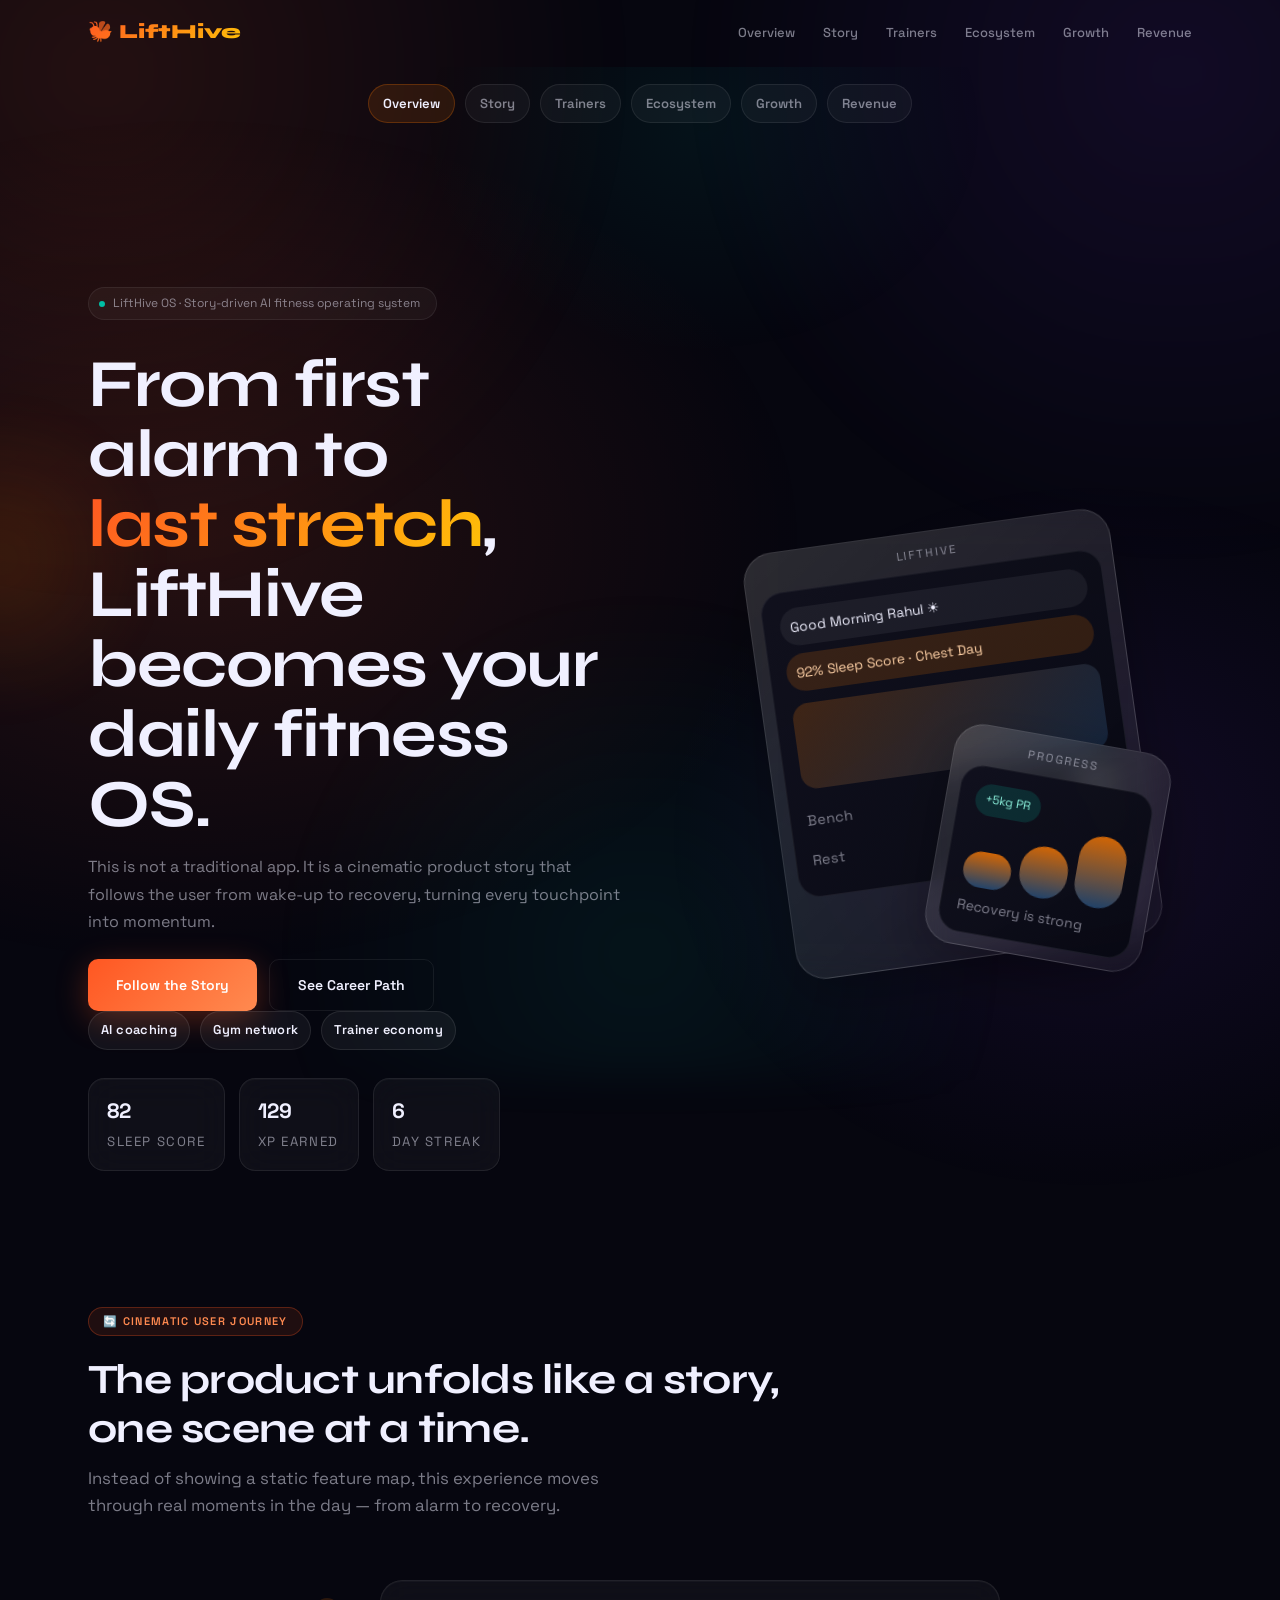
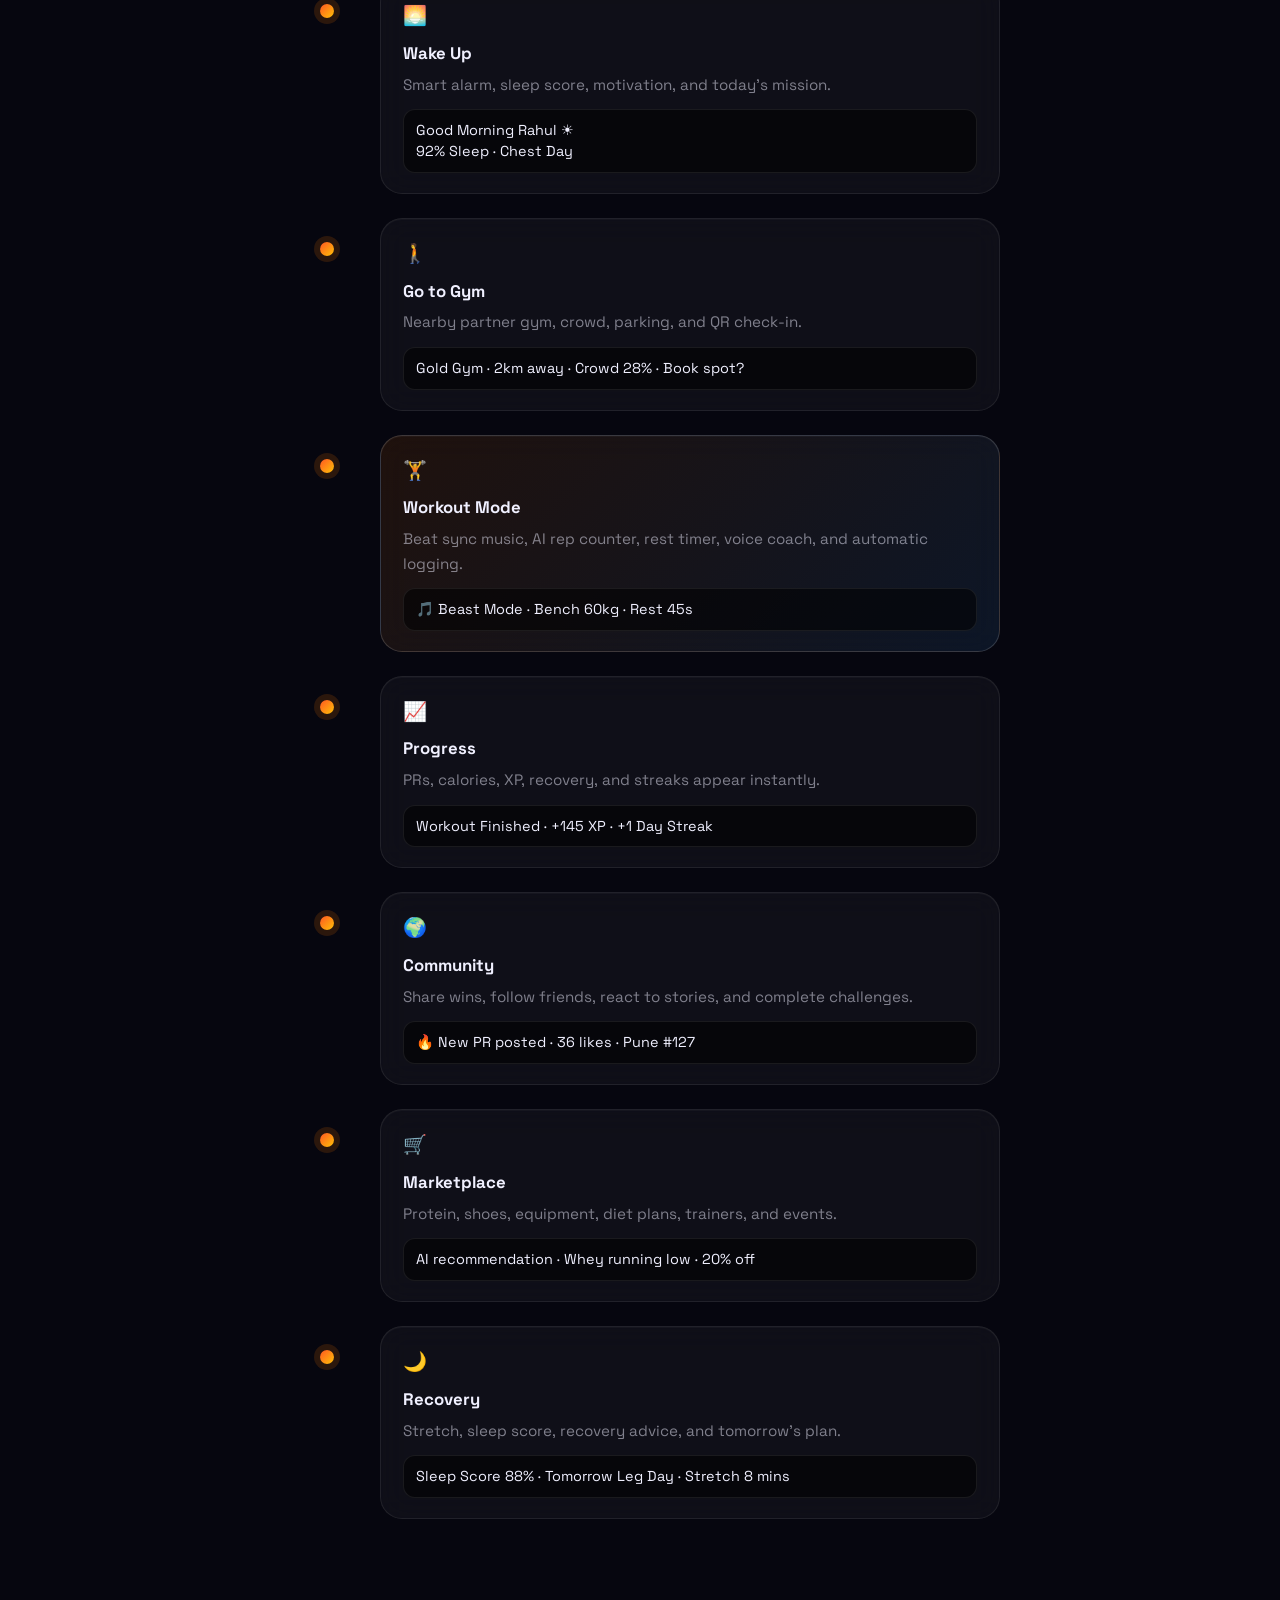
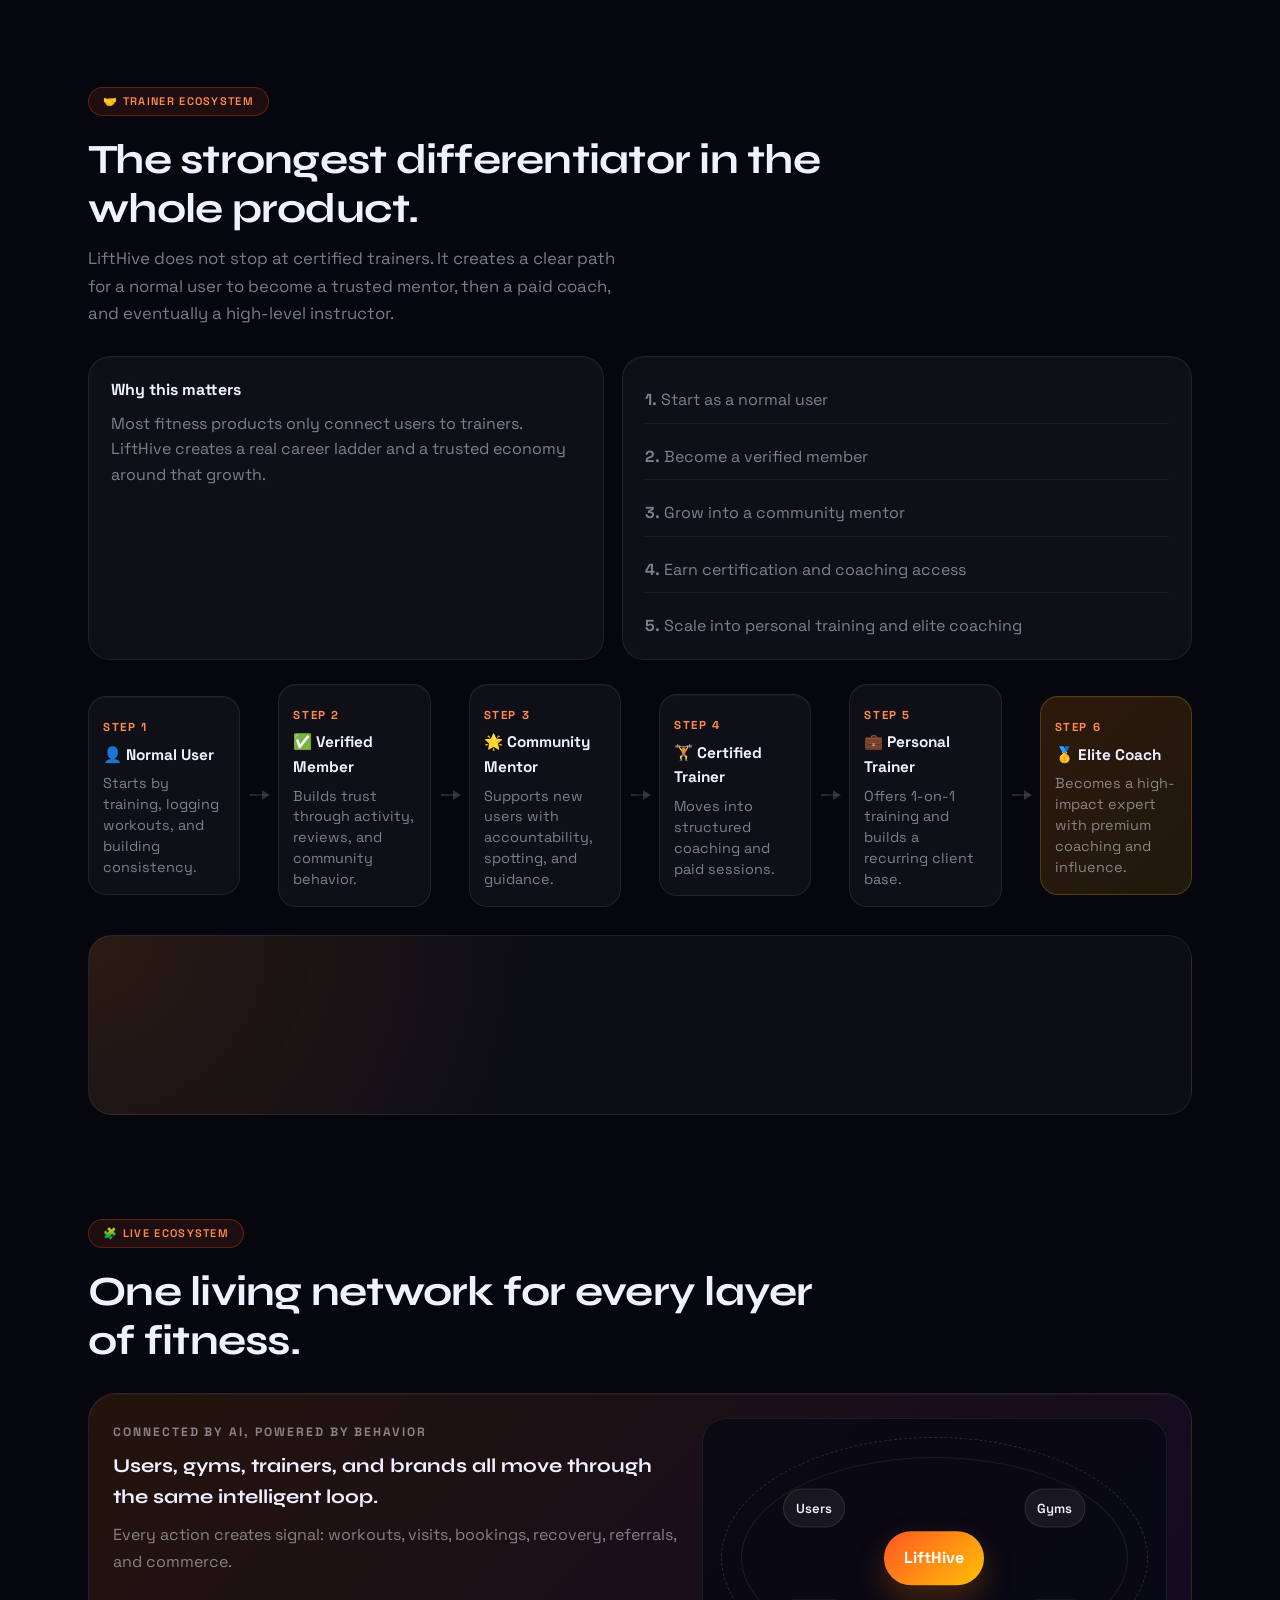
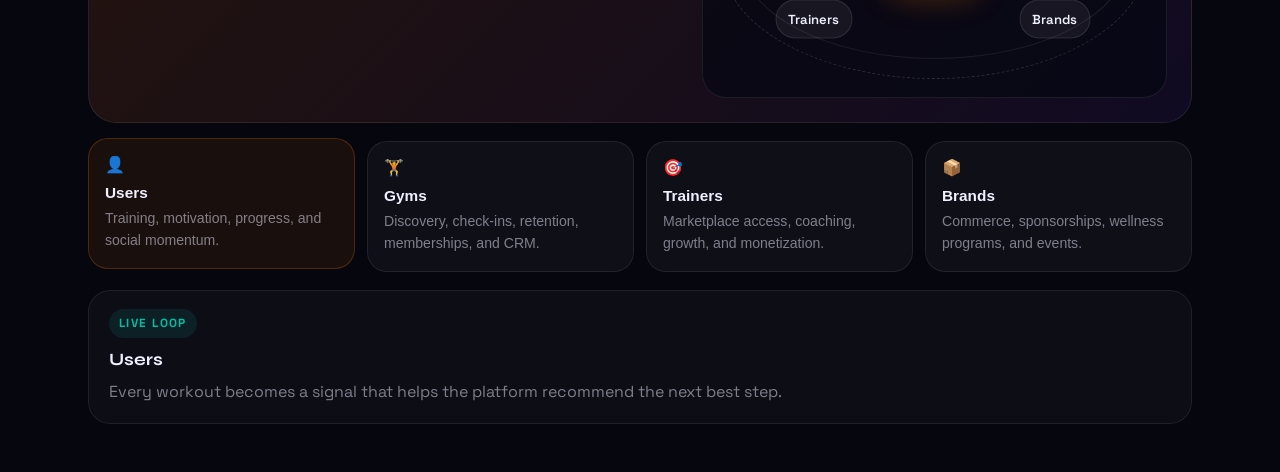
==== commit 4f0e9d38: "new" ====
--- a/operating-system.html
+++ b/operating-system.html
@@ -21,6 +21,7 @@
         <li><a href="#trainer">Trainers</a></li>
         <li><a href="#ecosystem">Ecosystem</a></li>
         <li><a href="#growth">Growth</a></li>
+        <li><a href="#revenue">Revenue</a></li>
       </ul>
     </nav>
   </div>
@@ -31,6 +32,7 @@
     <a href="#trainer" class="section-tab">Trainers</a>
     <a href="#ecosystem" class="section-tab">Ecosystem</a>
     <a href="#growth" class="section-tab">Growth</a>
+    <a href="#revenue" class="section-tab">Revenue</a>
   </div>
 
   <main>
@@ -48,6 +50,11 @@
             <a href="#journey" class="btn-p">Follow the Story</a>
             <a href="#trainer" class="btn-g">See Career Path</a>
           </div>
+          <div class="hero-highlights">
+            <span class="hero-chip">AI coaching</span>
+            <span class="hero-chip">Gym network</span>
+            <span class="hero-chip">Trainer economy</span>
+          </div>
           <div class="hero-stats">
             <div class="stat-card">
               <strong class="counter" data-target="92">0</strong>
@@ -222,109 +229,52 @@
     <section id="ecosystem" class="container stacked-section">
       <div class="section-heading reveal">
         <div class="tag">🧩 Live Ecosystem</div>
-        <h2 class="h1">One living network connecting users, gyms, trainers, and brands.</h2>
-      </div>
-      <div class="ecosystem-grid reveal">
-        <div class="ecosystem-visual">
-          <svg viewBox="0 0 600 420" class="network-svg" aria-hidden="true">
-            <line class="network-link" x1="300" y1="210" x2="160" y2="110" />
-            <line class="network-link" x1="300" y1="210" x2="440" y2="110" />
-            <line class="network-link" x1="300" y1="210" x2="170" y2="320" />
-            <line class="network-link" x1="300" y1="210" x2="430" y2="320" />
-            <line class="network-link" x1="300" y1="210" x2="300" y2="80" />
-            <circle class="network-node network-node--center" cx="300" cy="210" r="44"></circle>
-            <circle class="network-node" cx="160" cy="110" r="24"></circle>
-            <circle class="network-node" cx="440" cy="110" r="24"></circle>
-            <circle class="network-node" cx="170" cy="320" r="24"></circle>
-            <circle class="network-node" cx="430" cy="320" r="24"></circle>
-            <circle class="network-node" cx="300" cy="80" r="24"></circle>
-          </svg>
-          <div class="network-label network-label--users">Users</div>
-          <div class="network-label network-label--gyms">Gyms</div>
-          <div class="network-label network-label--trainers">Trainers</div>
-          <div class="network-label network-label--brands">Brands</div>
-          <div class="network-label network-label--ai">AI</div>
-        </div>
-        <div class="ecosystem-copy">
-          <div class="arch-card">
-            <h3>Users</h3>
-            <p>Daily training, challenges, progress, and social motivation.</p>
-          </div>
-          <div class="arch-card">
-            <h3>Gyms</h3>
-            <p>Attendance, memberships, discovery, CRM, and retention.</p>
-          </div>
-          <div class="arch-card">
-            <h3>Trainers</h3>
-            <p>Coaching, business growth, community influence, and monetization.</p>
-          </div>
-          <div class="arch-card">
-            <h3>Brands & Companies</h3>
-            <p>Marketplace, wellness programs, sponsorships, and events.</p>
-          </div>
-        </div>
-      </div>
-    </section>
-
-    <section class="container stacked-section">
-      <div class="section-heading reveal">
-        <div class="tag">⚖️ LiftHive vs Fit Square</div>
-        <h2 class="h1">LiftHive is the full lifecycle. Fit Square is only one part of it.</h2>
-      </div>
-      <div class="comparison reveal">
-        <div class="comparison-row comparison-head">
-          <div>Category</div>
-          <div>LiftHive</div>
-          <div>Fit Square</div>
-        </div>
-        <div class="comparison-row">
-          <div>Core experience</div>
-          <div>Full fitness OS</div>
-          <div>Gym access + booking</div>
-        </div>
-        <div class="comparison-row">
-          <div>Community</div>
-          <div>Challenges, stories, leaderboards</div>
-          <div>Limited social layer</div>
-        </div>
-        <div class="comparison-row">
-          <div>Trainer economy</div>
-          <div>Multi-tier growth path</div>
-          <div>Mostly booking-based</div>
-        </div>
-        <div class="comparison-row">
-          <div>Recovery & AI</div>
-          <div>Sleep, recovery, next steps</div>
-          <div>Minimal lifecycle support</div>
-        </div>
-      </div>
-    </section>
-
-    <section id="growth" class="container stacked-section">
-      <div class="section-heading reveal">
-        <div class="tag">🗺️ Premium Roadmap</div>
-        <h2 class="h1">A strong foundation now, exponential growth later.</h2>
-      </div>
-      <div class="roadmap-flow reveal">
-        <div class="roadmap-item"><strong>2026</strong><span>Gym discovery, QR check-ins, memberships, reward loops.</span></div>
-        <div class="roadmap-item"><strong>2027</strong><span>AI coach, smart tracking, community, music sync, and streaks.</span></div>
-        <div class="roadmap-item"><strong>2028</strong><span>Trainer marketplace, creator tools, corporate wellness, and events.</span></div>
-        <div class="roadmap-item"><strong>2029</strong><span>Wearables, insurance, global expansion, and intelligent recovery.</span></div>
-      </div>
-    </section>
-
-    <section id="revenue" class="container stacked-section">
-      <div class="section-heading reveal">
-        <div class="tag">💰 Revenue Engine</div>
-        <h2 class="h1">A platform designed to compound across every layer of fitness.</h2>
-      </div>
-      <div class="revenue-grid reveal">
-        <div class="revenue-card">Premium subscriptions</div>
-        <div class="revenue-card">Gym SaaS</div>
-        <div class="revenue-card">Trainer commissions</div>
-        <div class="revenue-card">Marketplace</div>
-        <div class="revenue-card">Corporate wellness</div>
-        <div class="revenue-card">AI coaching</div>
+        <h2 class="h1">One living network for every layer of fitness.</h2>
+      </div>
+      <div class="ecosystem-shell reveal">
+        <div class="ecosystem-hero">
+          <div class="ecosystem-hero-copy">
+            <p class="ecosystem-kicker">Connected by AI, powered by behavior</p>
+            <h3>Users, gyms, trainers, and brands all move through the same intelligent loop.</h3>
+            <p>Every action creates signal: workouts, visits, bookings, recovery, referrals, and commerce.</p>
+          </div>
+          <div class="ecosystem-orbit">
+            <div class="orbit-core">LiftHive</div>
+            <div class="orbit-node orbit-users">Users</div>
+            <div class="orbit-node orbit-gyms">Gyms</div>
+            <div class="orbit-node orbit-trainers">Trainers</div>
+            <div class="orbit-node orbit-brands">Brands</div>
+          </div>
+        </div>
+
+        <div class="ecosystem-grid-cards">
+          <button class="eco-card active" data-eco="users">
+            <span class="eco-icon">👤</span>
+            <strong>Users</strong>
+            <p>Training, motivation, progress, and social momentum.</p>
+          </button>
+          <button class="eco-card" data-eco="gyms">
+            <span class="eco-icon">🏋️</span>
+            <strong>Gyms</strong>
+            <p>Discovery, check-ins, retention, memberships, and CRM.</p>
+          </button>
+          <button class="eco-card" data-eco="trainers">
+            <span class="eco-icon">🎯</span>
+            <strong>Trainers</strong>
+            <p>Marketplace access, coaching, growth, and monetization.</p>
+          </button>
+          <button class="eco-card" data-eco="brands">
+            <span class="eco-icon">📦</span>
+            <strong>Brands</strong>
+            <p>Commerce, sponsorships, wellness programs, and events.</p>
+          </button>
+        </div>
+
+        <div class="ecosystem-detail" id="ecosystemDetail">
+          <div class="detail-pill">Live loop</div>
+          <h4 id="ecoTitle">Users</h4>
+          <p id="ecoText">Every workout becomes a signal that helps the platform recommend the next best step.</p>
+        </div>
       </div>
     </section>
   </main>
--- a/styles.css
+++ b/styles.css
@@ -79,11 +79,11 @@
 
 .h1 {
   font-family: 'Syne', sans-serif;
-  font-size: clamp(2.2rem, 5vw, 3.8rem);
-  font-weight: 800;
-  line-height: 1.08;
-  letter-spacing: -0.02em;
-  margin-bottom: 14px;
+  font-size: clamp(1.8rem, 3.6vw, 2.6rem);
+  font-weight: 700;
+  line-height: 1.16;
+  letter-spacing: -0.018em;
+  margin-bottom: 12px;
 }
 
 .sub {
@@ -111,7 +111,7 @@
 }
 
 section {
-  padding: 96px 0;
+  padding: 80px 0;
 }
 
 .nav-shell {
@@ -286,15 +286,16 @@
 
 .hero-title {
   font-family: 'Syne', sans-serif;
-  font-size: clamp(3.8rem, 9vw, 6.5rem);
-  font-weight: 800;
-  line-height: 0.94;
-  letter-spacing: -0.025em;
-  margin-bottom: 8px;
+  font-size: clamp(2.7rem, 5.8vw, 4.2rem);
+  font-weight: 700;
+  line-height: 1.04;
+  letter-spacing: -0.022em;
+  margin-bottom: 10px;
+  max-width: 720px;
 }
 
 .hero-title .accent {
-  display: block;
+  display: inline-block;
   background: linear-gradient(130deg, var(--flame) 0%, var(--gold) 100%);
   -webkit-background-clip: text;
   -webkit-text-fill-color: transparent;
@@ -302,10 +303,31 @@
 }
 
 .hero-tagline {
-  font-size: 1.15rem;
-  color: var(--dim);
-  margin: 18px 0 36px;
-  max-width: 460px;
+  font-size: 1rem;
+  color: var(--dim);
+  margin: 14px 0 24px;
+  max-width: 540px;
+  line-height: 1.7;
+}
+
+.hero-highlights {
+  display: flex;
+  flex-wrap: wrap;
+  gap: 10px;
+  margin-bottom: 24px;
+}
+
+.hero-chip {
+  display: inline-flex;
+  align-items: center;
+  padding: 8px 12px;
+  border-radius: 999px;
+  background: rgba(255, 255, 255, 0.05);
+  border: 1px solid rgba(255, 255, 255, 0.09);
+  color: var(--text);
+  font-size: 0.8rem;
+  font-weight: 600;
+  letter-spacing: 0.03em;
 }
 
 .hero-tagline strong {
@@ -444,8 +466,8 @@
 .node-secondary:nth-of-type(5) { bottom: 16%; right: 20%; }
 
 .stacked-section {
-  padding-top: 70px;
-  padding-bottom: 60px;
+  padding-top: 56px;
+  padding-bottom: 48px;
 }
 
 .feature-grid {
@@ -1721,7 +1743,140 @@
 
 .section-heading {
   max-width: 760px;
-  margin-bottom: 24px;
+  margin-bottom: 28px;
+}
+
+.compare-shell {
+  display: grid;
+  grid-template-columns: repeat(2, minmax(0, 1fr));
+  gap: 18px;
+  margin-top: 22px;
+}
+
+.compare-panel {
+  padding: 24px;
+  border-radius: 24px;
+  border: 1px solid rgba(255,255,255,0.08);
+  background: rgba(255,255,255,0.04);
+  box-shadow: inset 0 1px 0 rgba(255,255,255,0.03);
+}
+
+.compare-panel--lift {
+  background: linear-gradient(135deg, rgba(0, 191, 165, 0.14), rgba(255, 122, 0, 0.08));
+  border-color: rgba(0, 191, 165, 0.2);
+}
+
+.compare-panel--fit {
+  background: linear-gradient(135deg, rgba(255, 122, 0, 0.1), rgba(124, 58, 237, 0.07));
+  border-color: rgba(255, 122, 0, 0.18);
+}
+
+.compare-panel h3 {
+  margin-bottom: 12px;
+  font-family: 'Syne', sans-serif;
+  font-size: 1.04rem;
+}
+
+.compare-panel ul {
+  list-style: none;
+  display: flex;
+  flex-direction: column;
+  gap: 10px;
+}
+
+.compare-panel li {
+  display: flex;
+  align-items: flex-start;
+  gap: 8px;
+  color: var(--dim);
+  line-height: 1.6;
+  font-size: 0.95rem;
+}
+
+.compare-panel li::before {
+  content: '•';
+  color: var(--flame);
+  font-size: 1.1rem;
+  line-height: 1;
+  margin-top: 2px;
+}
+
+.roadmap-grid {
+  display: grid;
+  grid-template-columns: repeat(4, minmax(0, 1fr));
+  gap: 14px;
+  margin-top: 20px;
+}
+
+.roadmap-card {
+  padding: 20px;
+  border-radius: 20px;
+  border: 1px solid rgba(255,255,255,0.08);
+  background: rgba(255,255,255,0.04);
+  box-shadow: inset 0 1px 0 rgba(255,255,255,0.03);
+  transition: transform 0.2s ease, border-color 0.2s ease;
+}
+
+.roadmap-card:hover {
+  transform: translateY(-3px);
+  border-color: rgba(255,122,0,0.24);
+}
+
+.roadmap-card span {
+  display: inline-flex;
+  padding: 5px 10px;
+  border-radius: 999px;
+  background: rgba(255, 122, 0, 0.12);
+  color: var(--ember);
+  font-size: 0.74rem;
+  font-weight: 700;
+  letter-spacing: 0.1em;
+  text-transform: uppercase;
+}
+
+.roadmap-card h3 {
+  margin: 12px 0 8px;
+  font-size: 1rem;
+  font-family: 'Syne', sans-serif;
+}
+
+.roadmap-card p {
+  color: var(--dim);
+  font-size: 0.92rem;
+  line-height: 1.55;
+}
+
+.revenue-grid {
+  display: grid;
+  grid-template-columns: repeat(3, minmax(0, 1fr));
+  gap: 14px;
+  margin-top: 20px;
+}
+
+.revenue-card {
+  padding: 20px;
+  border-radius: 20px;
+  border: 1px solid rgba(255,255,255,0.08);
+  background: linear-gradient(135deg, rgba(255,122,0,0.08), rgba(76,168,255,0.06));
+  box-shadow: inset 0 1px 0 rgba(255,255,255,0.03);
+  transition: transform 0.2s ease, border-color 0.2s ease;
+}
+
+.revenue-card:hover {
+  transform: translateY(-3px);
+  border-color: rgba(255,122,0,0.24);
+}
+
+.revenue-card strong {
+  display: block;
+  margin-bottom: 8px;
+  font-size: 0.98rem;
+}
+
+.revenue-card p {
+  color: var(--dim);
+  font-size: 0.91rem;
+  line-height: 1.55;
 }
 
 .story-shell {
@@ -1926,62 +2081,170 @@
   overflow: hidden;
 }
 
-.ecosystem-grid {
+.ecosystem-shell {
   display: grid;
-  grid-template-columns: 1.05fr 0.95fr;
-  gap: 22px;
-  align-items: center;
-}
-
-.ecosystem-visual {
+  gap: 18px;
+}
+
+.ecosystem-hero {
+  display: grid;
+  grid-template-columns: 1.1fr 0.9fr;
+  gap: 20px;
+  padding: 24px;
+  border-radius: 28px;
+  background: linear-gradient(135deg, rgba(255,122,0,0.12), rgba(124,58,237,0.09));
+  border: 1px solid rgba(255,255,255,0.08);
+  box-shadow: inset 0 1px 0 rgba(255,255,255,0.03);
+}
+
+.ecosystem-kicker {
+  display: inline-block;
+  margin-bottom: 8px;
+  font-size: 0.76rem;
+  letter-spacing: 0.16em;
+  text-transform: uppercase;
+  color: var(--ember);
+  font-weight: 700;
+}
+
+.ecosystem-hero-copy h3 {
+  font-family: 'Syne', sans-serif;
+  font-size: 1.22rem;
+  margin-bottom: 10px;
+}
+
+.ecosystem-hero-copy p {
+  color: var(--dim);
+  line-height: 1.65;
+}
+
+.ecosystem-orbit {
   position: relative;
-  min-height: 420px;
-  border-radius: 28px;
+  min-height: 280px;
+  border-radius: 24px;
   border: 1px solid rgba(255,255,255,0.08);
-  background: radial-gradient(circle at center, rgba(255,122,0,0.1), transparent 42%), rgba(255,255,255,0.03);
+  background: rgba(7,8,18,0.7);
   overflow: hidden;
 }
 
-.network-svg {
-  width: 100%;
-  height: 100%;
-}
-
-.network-link {
-  stroke: rgba(255,255,255,0.16);
-  stroke-width: 2;
-  stroke-dasharray: 6 8;
-  stroke-dashoffset: 400;
-}
-
-.network-node {
-  fill: rgba(255,255,255,0.06);
-  stroke: rgba(255,255,255,0.12);
-  stroke-width: 1.5;
-  opacity: 0;
-  transform-origin: center;
-}
-
-.network-node--center {
-  fill: rgba(255,122,0,0.2);
-  stroke: rgba(255,255,255,0.2);
-}
-
-.network-label {
+.ecosystem-orbit::before {
+  content: '';
+  position: absolute;
+  inset: 18px;
+  border-radius: 50%;
+  border: 1px dashed rgba(255,255,255,0.14);
+}
+
+.ecosystem-orbit::after {
+  content: '';
+  position: absolute;
+  inset: 38px;
+  border-radius: 50%;
+  border: 1px solid rgba(255,255,255,0.08);
+}
+
+.orbit-core {
+  position: absolute;
+  inset: 50% auto auto 50%;
+  transform: translate(-50%, -50%);
+  padding: 14px 20px;
+  border-radius: 999px;
+  background: linear-gradient(135deg, var(--flame), var(--gold));
+  color: white;
+  font-weight: 700;
+  z-index: 2;
+  box-shadow: 0 14px 30px rgba(255,122,0,0.25);
+}
+
+.orbit-node {
   position: absolute;
   padding: 8px 12px;
   border-radius: 999px;
-  background: rgba(8,8,18,0.86);
+  background: rgba(255,255,255,0.06);
   border: 1px solid rgba(255,255,255,0.1);
+  color: var(--text);
   font-size: 0.82rem;
+  font-weight: 600;
+  transform: translate(-50%, -50%);
+}
+
+.orbit-users { top: 32%; left: 24%; }
+.orbit-gyms { top: 32%; left: 76%; }
+.orbit-trainers { top: 72%; left: 24%; }
+.orbit-brands { top: 72%; left: 76%; }
+
+.ecosystem-grid-cards {
+  display: grid;
+  grid-template-columns: repeat(4, minmax(0, 1fr));
+  gap: 12px;
+}
+
+.eco-card {
+  text-align: left;
+  padding: 16px;
+  border-radius: 20px;
+  border: 1px solid rgba(255,255,255,0.08);
+  background: rgba(255,255,255,0.04);
   color: var(--text);
-}
-
-.network-label--users { left: 14%; top: 18%; }
-.network-label--gyms { right: 12%; top: 18%; }
-.network-label--trainers { left: 12%; bottom: 16%; }
-.network-label--brands { right: 12%; bottom: 16%; }
-.network-label--ai { left: 50%; top: 6%; transform: translateX(-50%); }
+  cursor: pointer;
+  transition: transform 0.2s ease, border-color 0.2s ease, background 0.2s ease;
+}
+
+.eco-card:hover,
+.eco-card.active {
+  transform: translateY(-3px);
+  border-color: rgba(255,122,0,0.24);
+  background: rgba(255,122,0,0.08);
+}
+
+.eco-icon {
+  display: inline-flex;
+  margin-bottom: 10px;
+  font-size: 1rem;
+}
+
+.eco-card strong {
+  display: block;
+  margin-bottom: 6px;
+  font-size: 0.96rem;
+}
+
+.eco-card p {
+  color: var(--dim);
+  font-size: 0.88rem;
+  line-height: 1.55;
+}
+
+.ecosystem-detail {
+  padding: 18px 20px;
+  border-radius: 22px;
+  border: 1px solid rgba(255,255,255,0.08);
+  background: rgba(255,255,255,0.03);
+}
+
+.detail-pill {
+  display: inline-flex;
+  margin-bottom: 8px;
+  padding: 5px 10px;
+  border-radius: 999px;
+  background: rgba(0,191,165,0.1);
+  color: var(--teal);
+  font-size: 0.74rem;
+  font-weight: 700;
+  letter-spacing: 0.12em;
+  text-transform: uppercase;
+}
+
+.ecosystem-detail h4 {
+  font-family: 'Syne', sans-serif;
+  font-size: 1.08rem;
+  margin-bottom: 6px;
+}
+
+.ecosystem-detail p {
+  color: var(--dim);
+  line-height: 1.6;
+}
 
 .comparison {
   border: 1px solid rgba(255,255,255,0.08);
@@ -2066,14 +2329,18 @@
 @media (max-width: 960px) {
   .section-tabs { top: 64px; }
   .floating-phones { min-height: 360px; margin-top: 20px; }
+  .roadmap-grid { grid-template-columns: repeat(2, minmax(0, 1fr)); }
+  .revenue-grid { grid-template-columns: repeat(2, minmax(0, 1fr)); }
+  .compare-shell { grid-template-columns: 1fr; }
   .phone-main { inset: 20px 0 0 20px; }
   .phone-side { width: 180px; }
-  .ecosystem-grid { grid-template-columns: 1fr; }
-  .revenue-grid { grid-template-columns: repeat(2, minmax(0, 1fr)); }
+  .ecosystem-hero { grid-template-columns: 1fr; }
+  .ecosystem-grid-cards { grid-template-columns: repeat(2, minmax(0, 1fr)); }
 }
 
 @media (max-width: 760px) {
   .story-visual { padding-left: 0; }
+  .ecosystem-grid-cards { grid-template-columns: 1fr; }
   .trainer-grid { grid-template-columns: 1fr; }
   .trainer-flow {
     flex-direction: column;
@@ -2100,6 +2367,7 @@
   .career-path { justify-content: center; }
   .career-line { display: none; }
   .comparison-row { grid-template-columns: 1fr; }
+  .roadmap-grid,
   .revenue-grid { grid-template-columns: 1fr; }
   .floating-phones { min-height: 320px; }
   .phone-main { inset: 16px 0 0 10px; }
